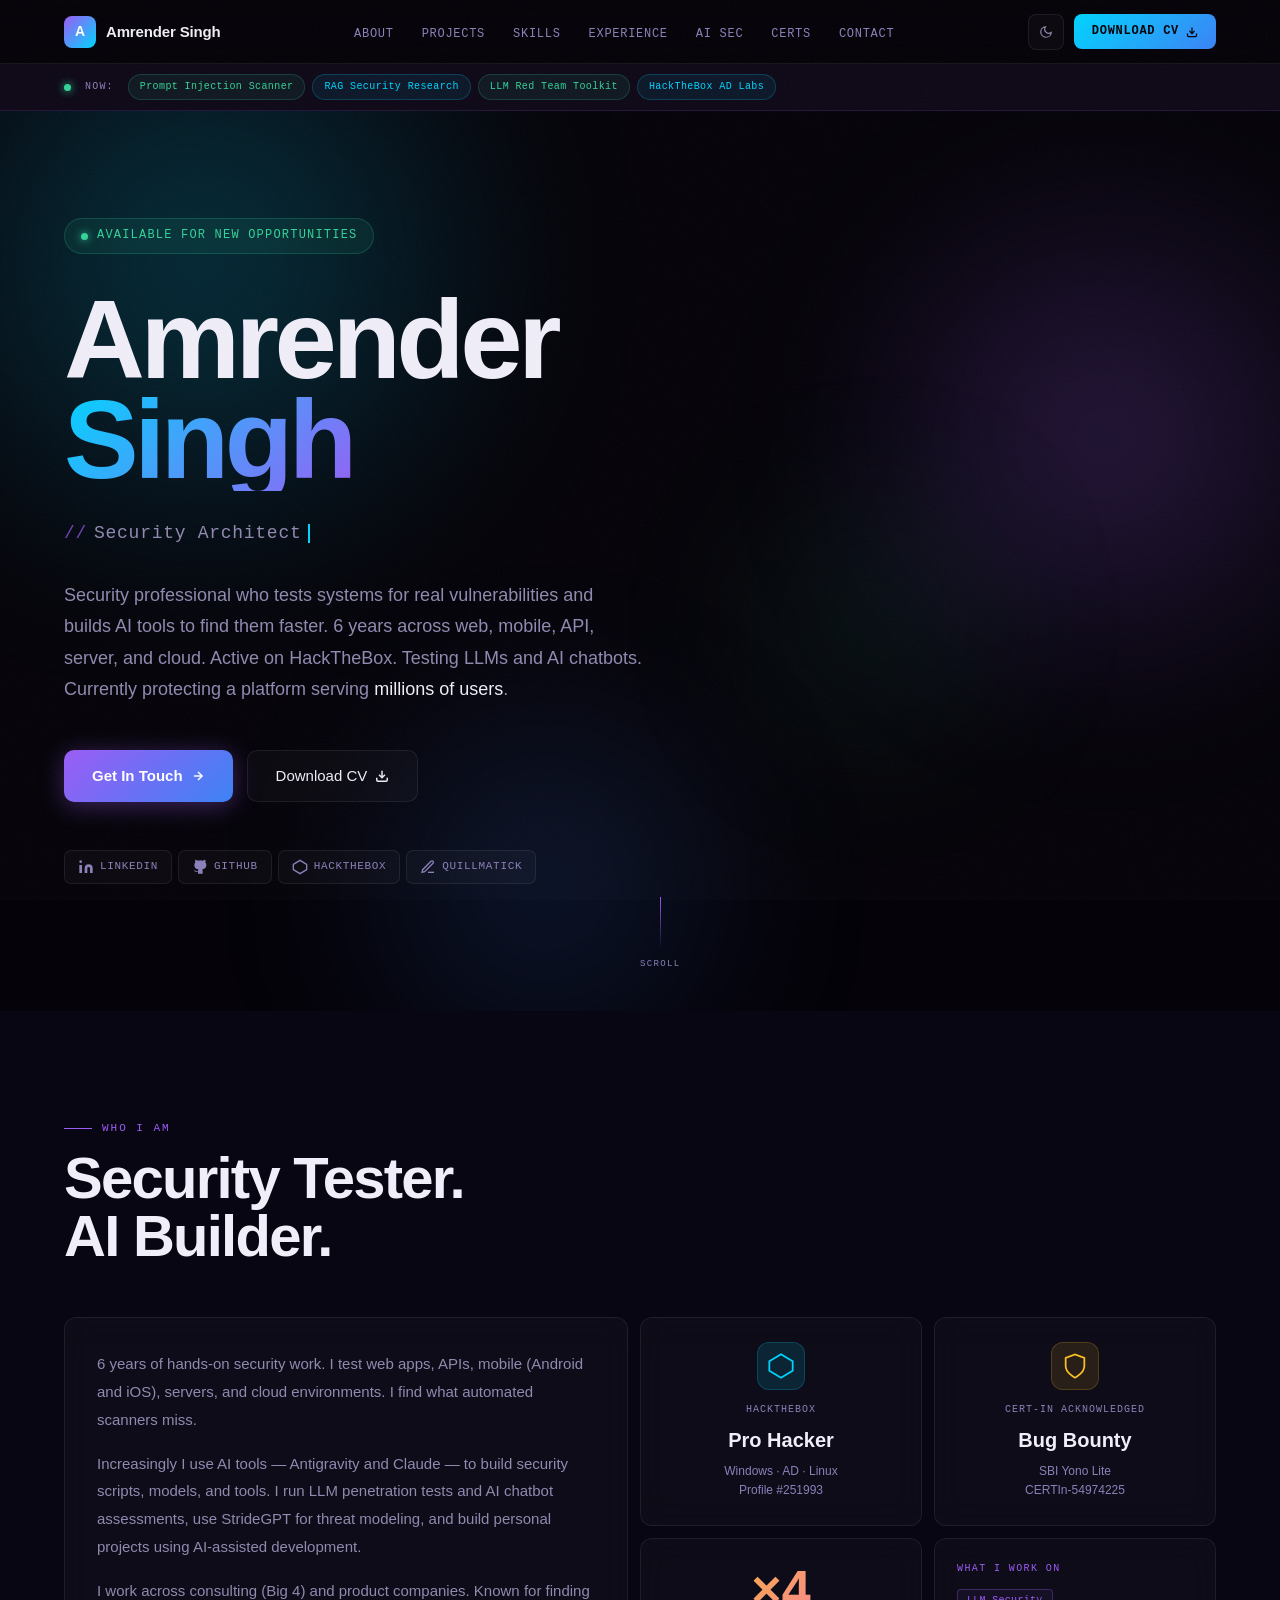
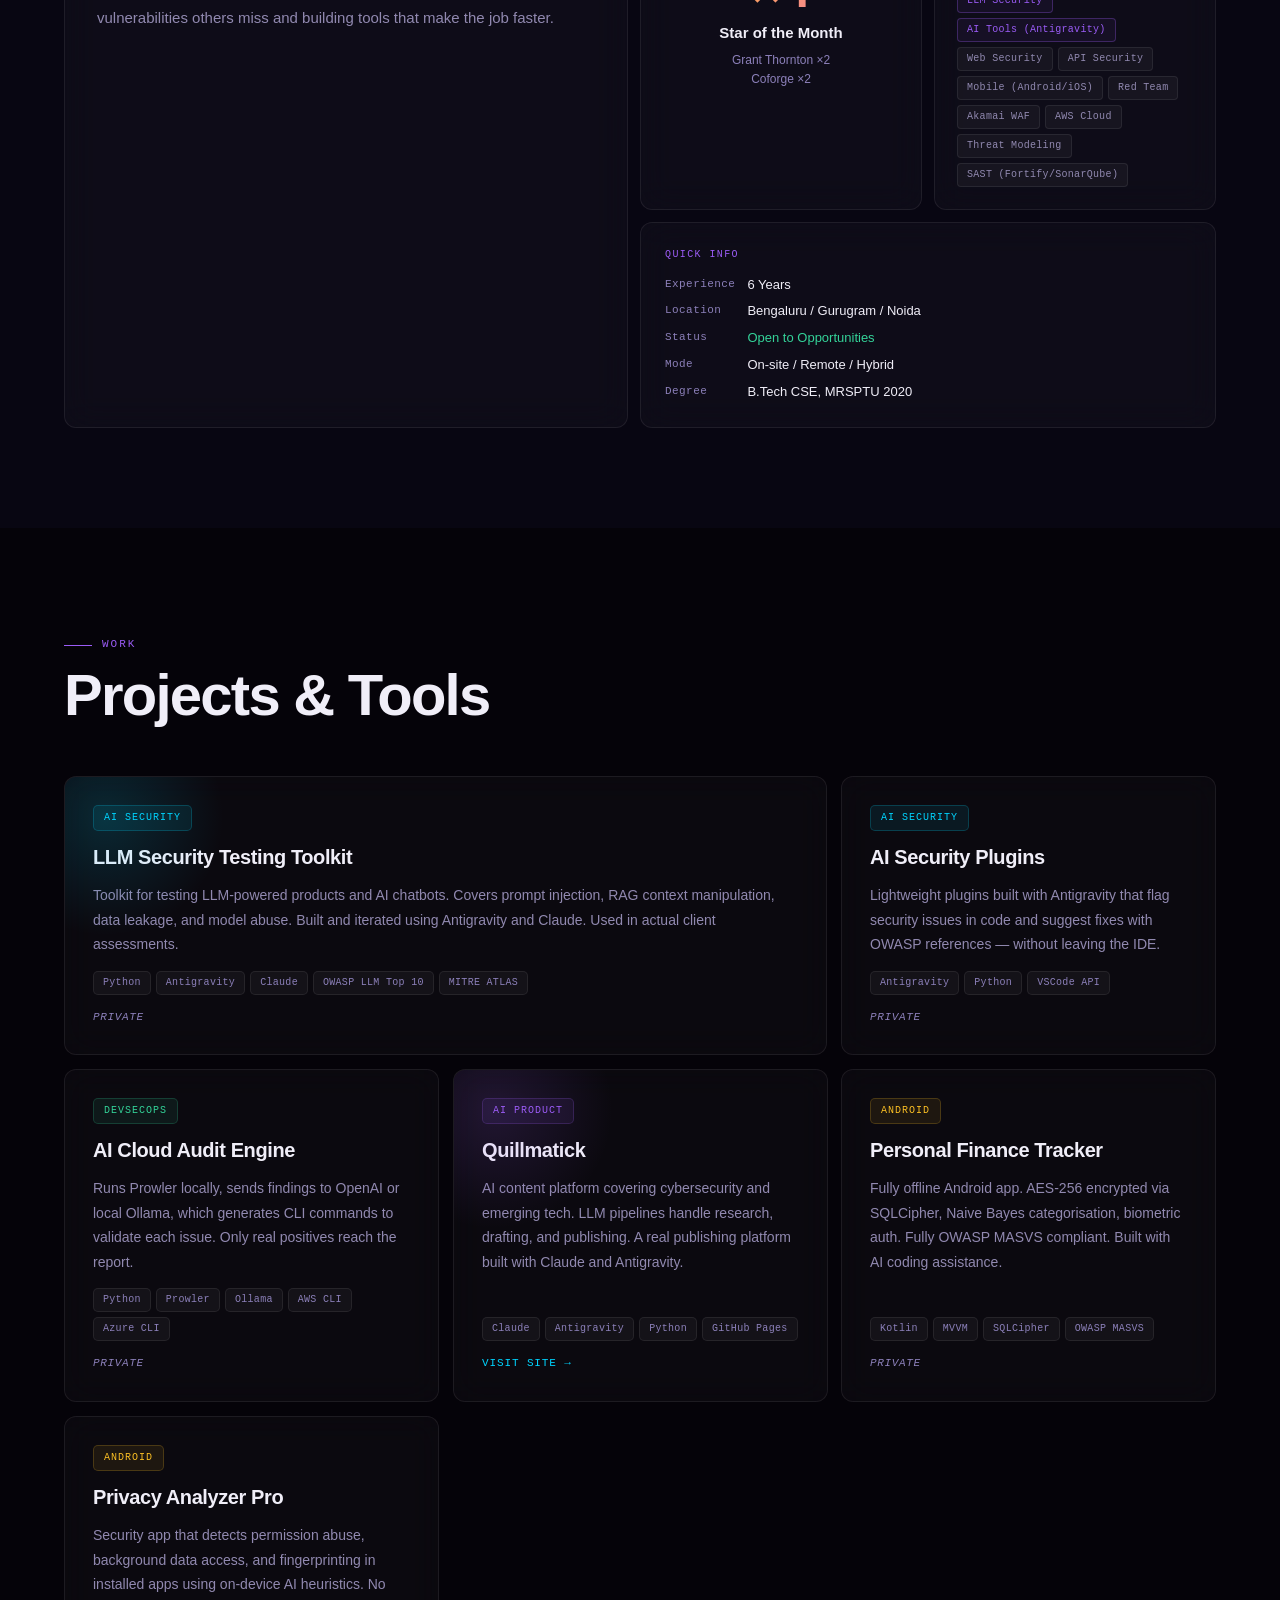
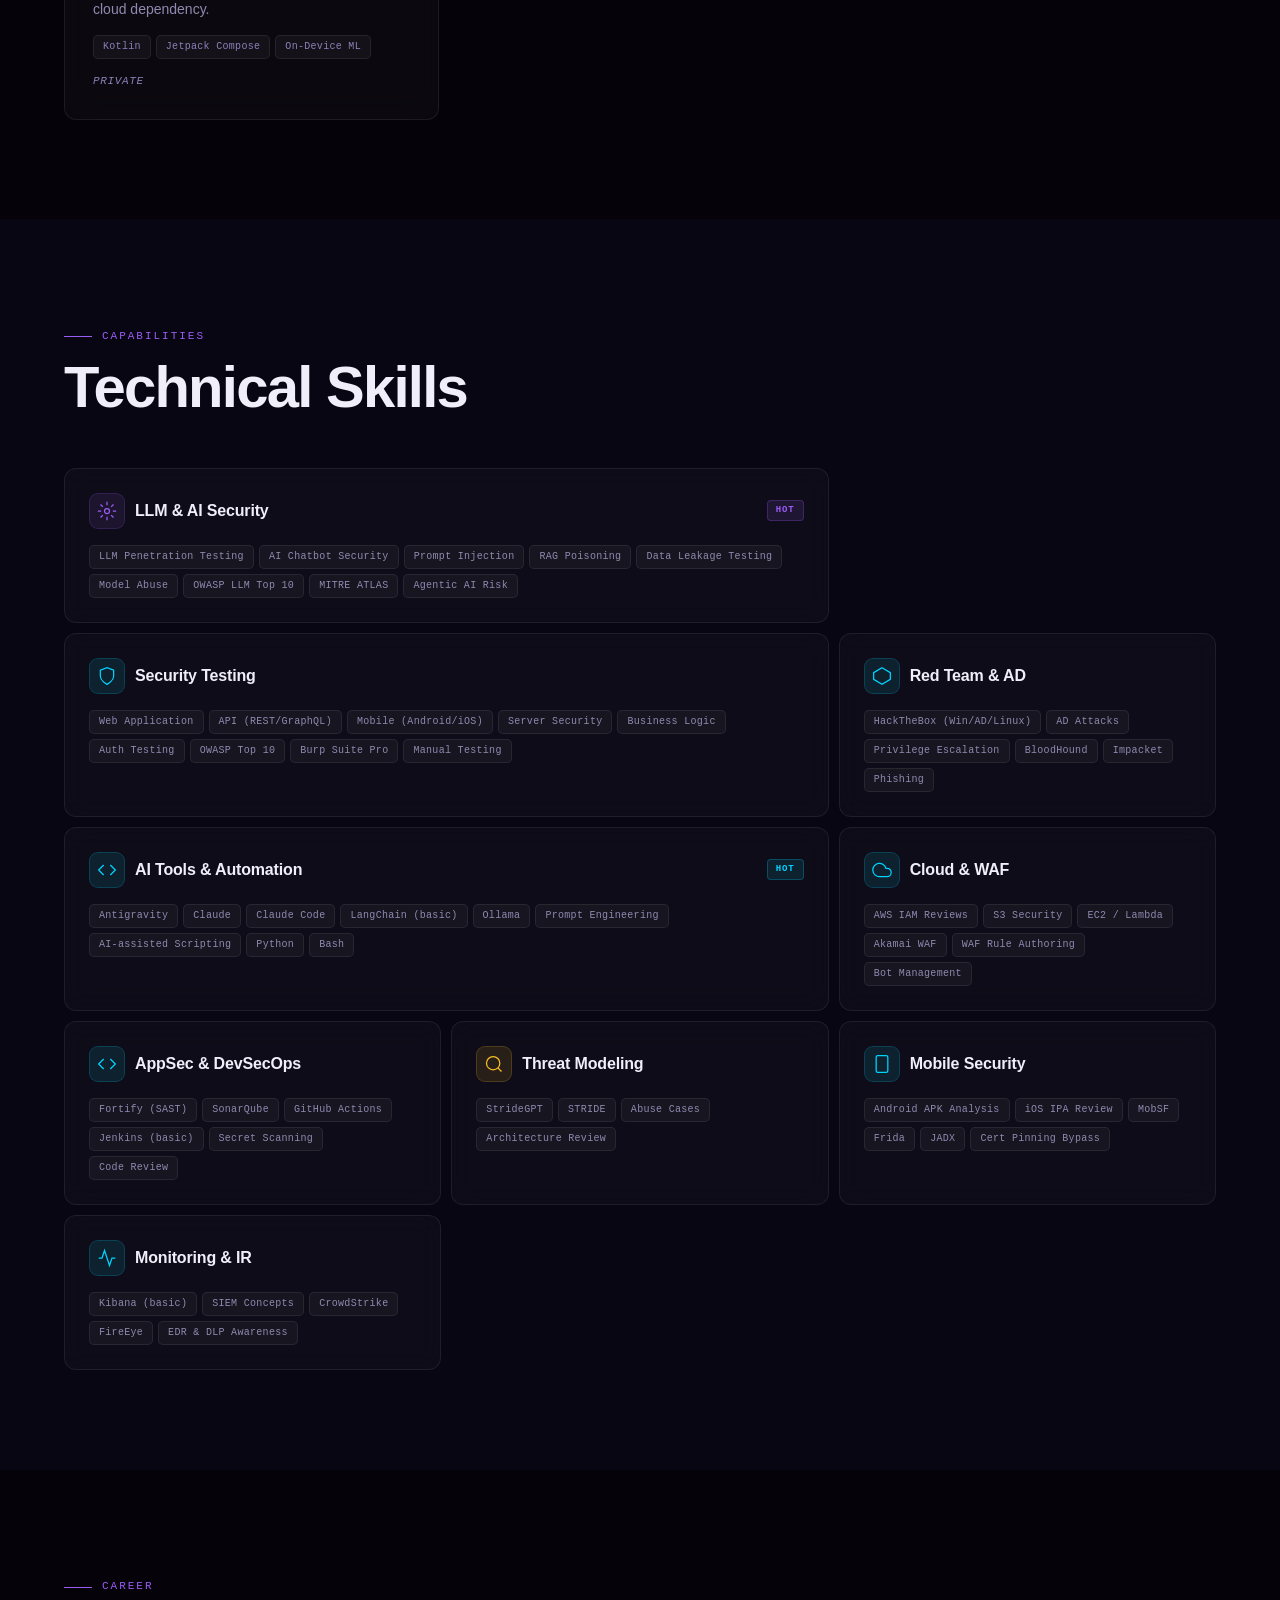
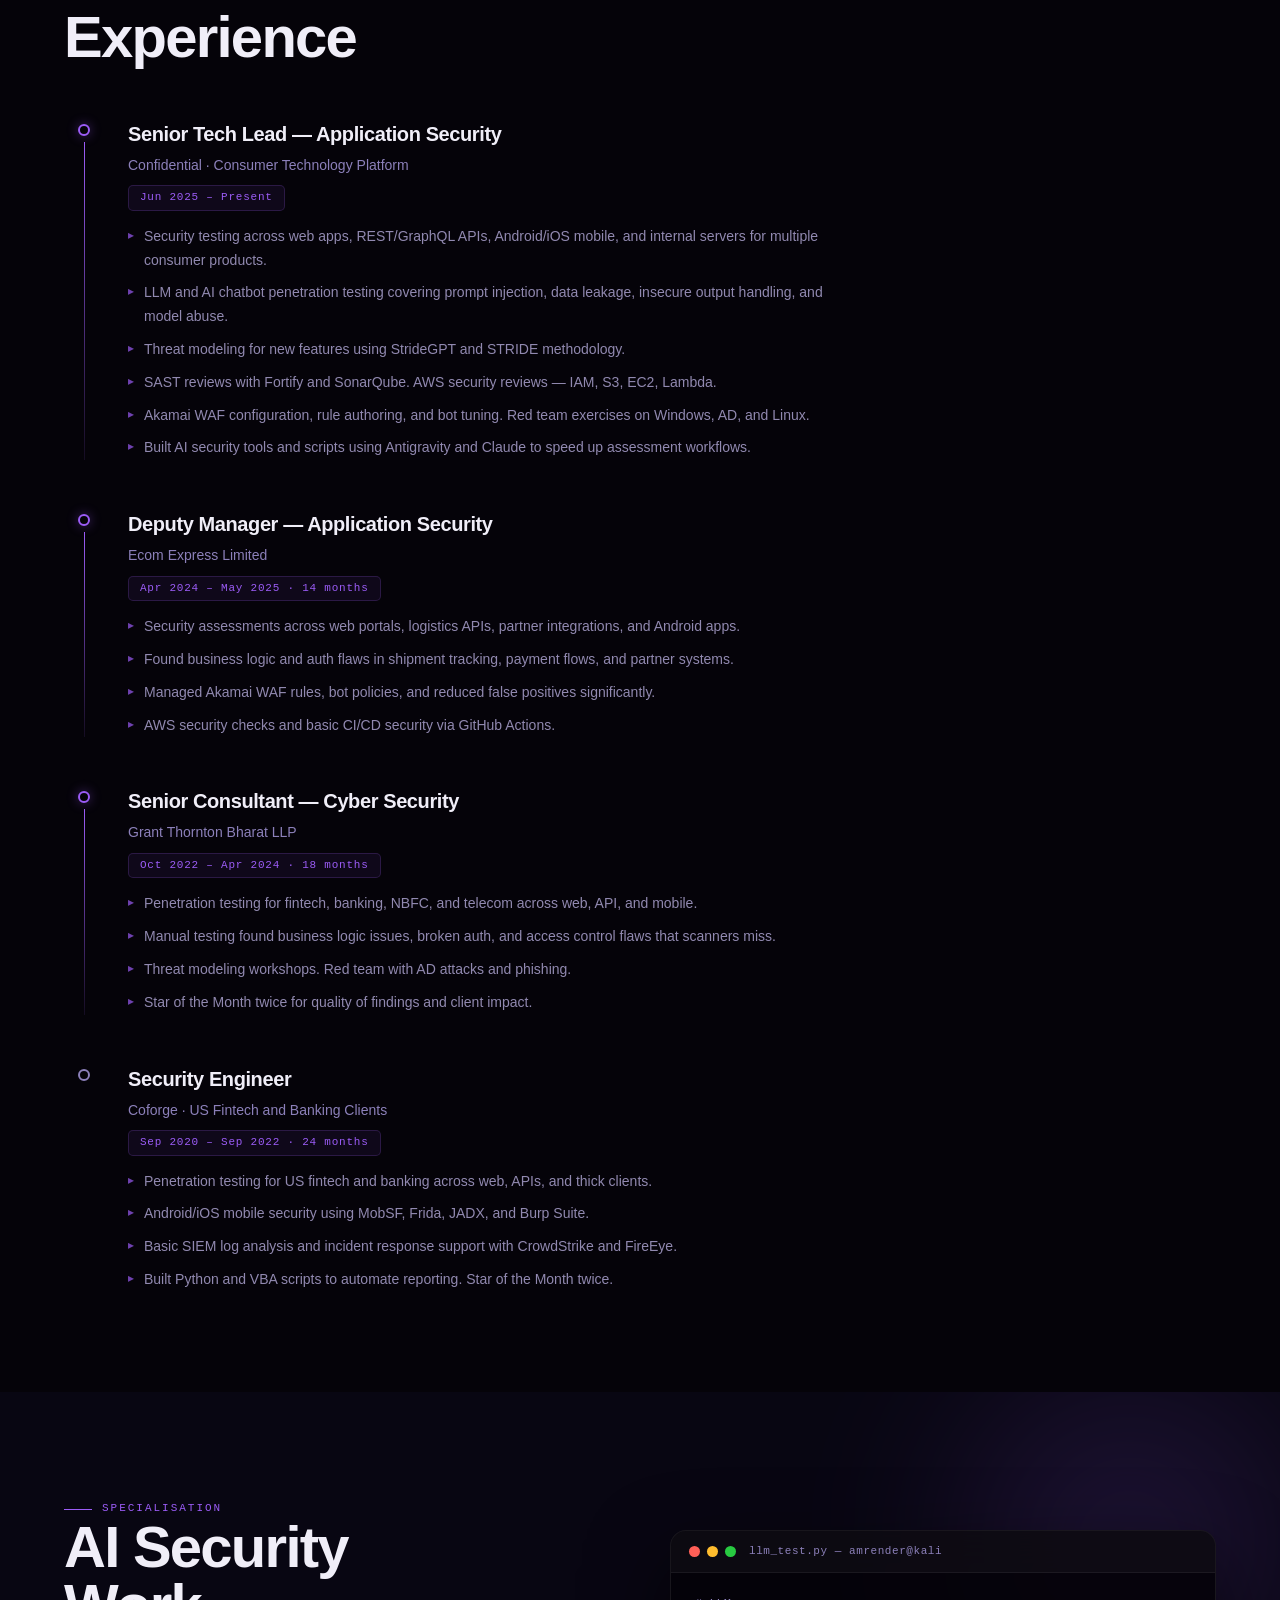
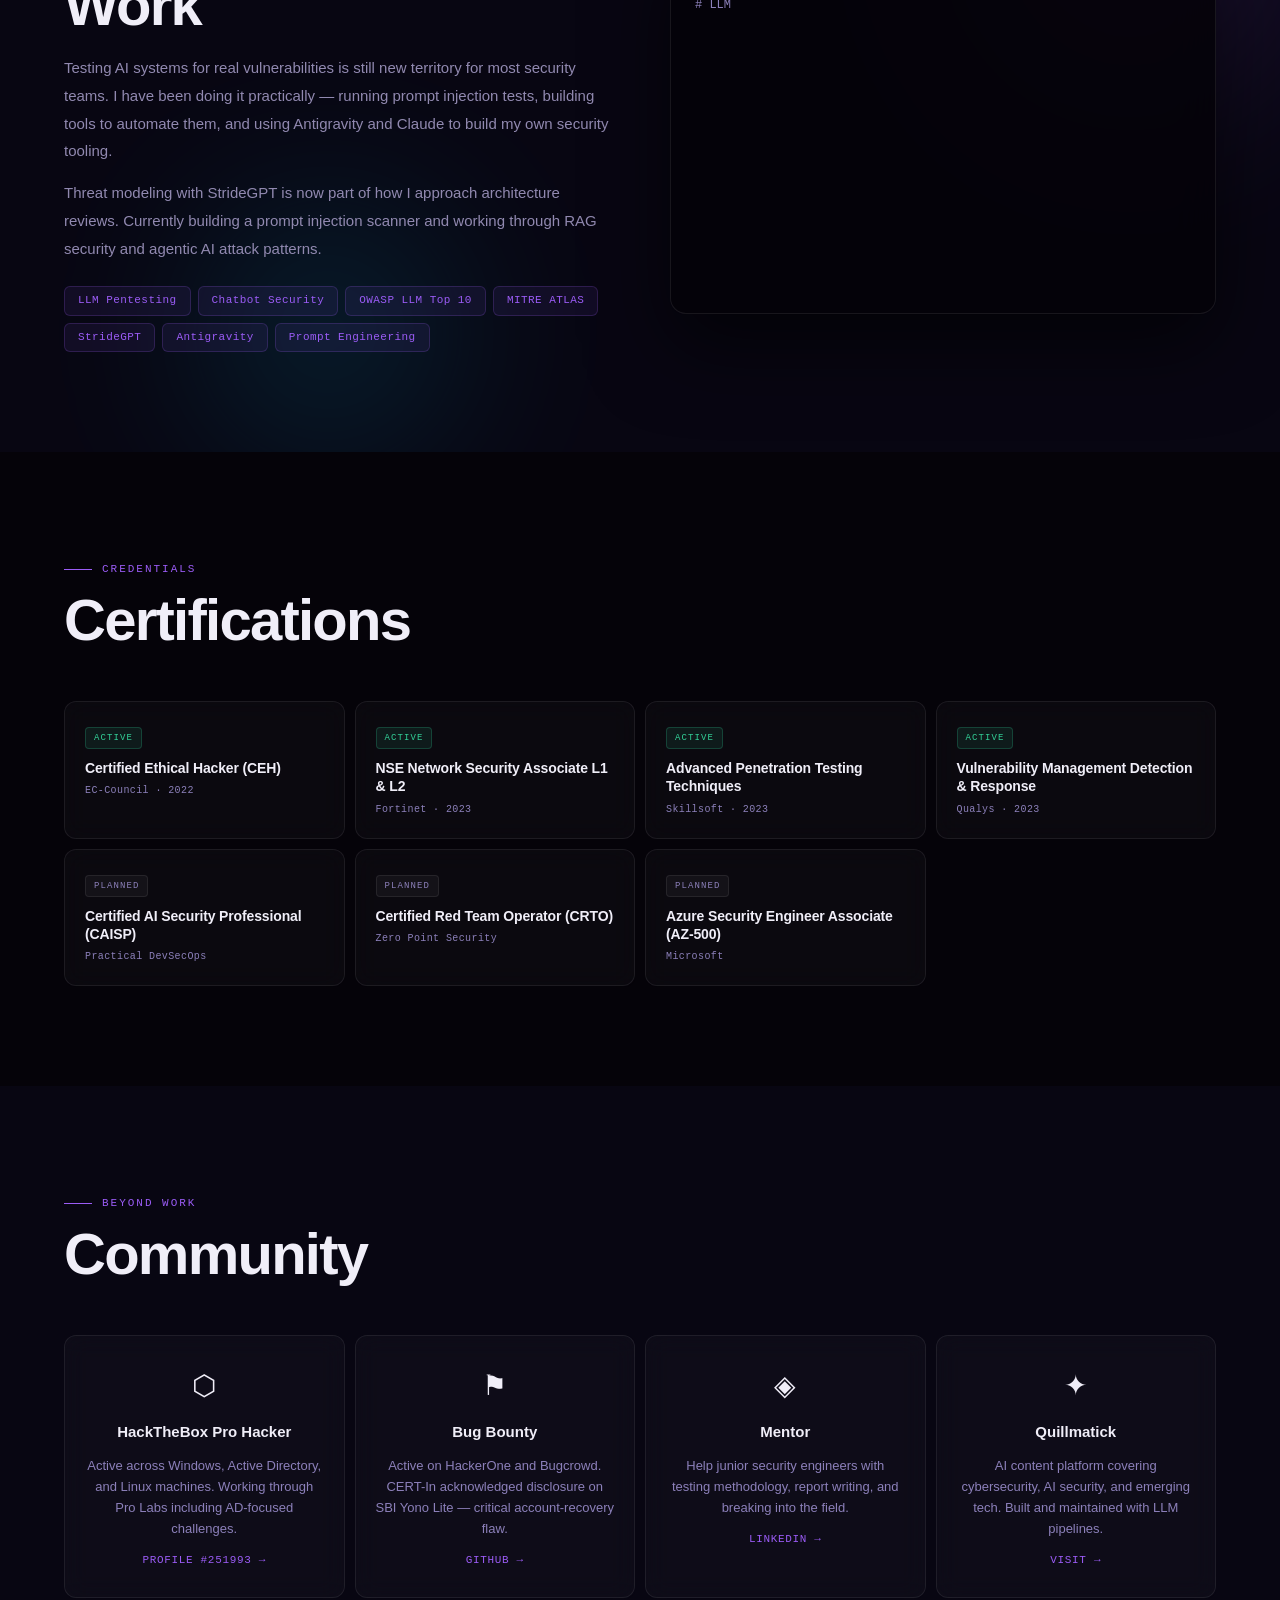
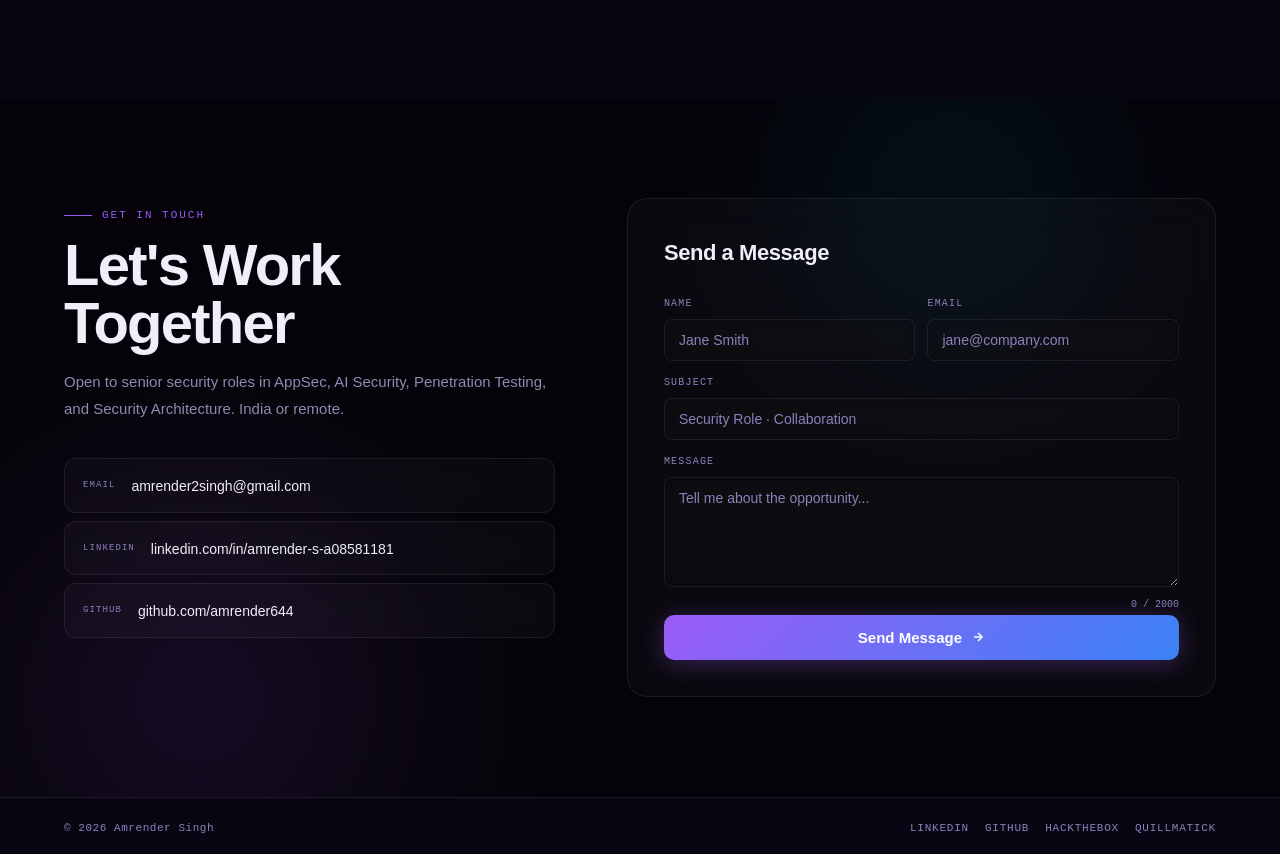
==== index.html @ 60dcbf71 "feat: portfolio UI/UX, accessibility improvements, hCaptcha CSP security fixes, and username rename " ====
<!DOCTYPE html>
<html lang="en" data-theme="dark">

<head>
  <meta charset="UTF-8">
  <meta name="viewport" content="width=device-width, initial-scale=1.0">
  <title>Amrender Singh — Security Architect & AI Security Engineer</title>
  <meta name="description"
    content="Amrender Singh — Security Architect, AI Security Engineer, and Penetration Tester. 6 years across web, mobile, API, cloud. HackTheBox Pro Hacker. AI tools builder. Open to senior security roles.">
  <meta name="keywords"
    content="Security Architect India, AI Security Engineer, Penetration Tester India, LLM Security, AppSec, Red Team, Akamai WAF, AWS Security, Amrender Singh, Antigravity Security Tools">
  <meta name="author" content="Amrender Singh">
  <meta name="robots" content="index, follow">
  <link rel="canonical" href="https://amrender644.github.io/">
  <meta http-equiv="Content-Security-Policy"
    content="default-src 'self'; script-src 'self' https://js.hcaptcha.com https://*.hcaptcha.com; style-src 'self' 'unsafe-inline' https://*.hcaptcha.com; font-src 'self'; img-src 'self' data: https://*.hcaptcha.com; connect-src 'self' https://formspree.io https://*.hcaptcha.com; frame-src 'self' https://*.hcaptcha.com; frame-ancestors 'none'; base-uri 'self'; form-action 'self' https://formspree.io; upgrade-insecure-requests;">
  <meta http-equiv="X-Content-Type-Options" content="nosniff">
  <meta http-equiv="X-Frame-Options" content="DENY">
  <meta http-equiv="Referrer-Policy" content="strict-origin-when-cross-origin">
  <meta http-equiv="Permissions-Policy" content="camera=(), microphone=(), geolocation=(), payment=(), usb=()">
  <meta property="og:type" content="website">
  <meta property="og:url" content="https://amrender644.github.io/">
  <meta property="og:title" content="Amrender Singh — Security Architect & AI Security Engineer">
  <meta property="og:description"
    content="6 years in security testing, AI/LLM security, and red team. HackTheBox Pro Hacker. Open to senior roles.">
  <meta property="og:image" content="https://amrender644.github.io/img/og-cover.jpg">
  <meta property="og:site_name" content="Amrender Singh">
  <meta name="twitter:card" content="summary_large_image">
  <meta name="twitter:site" content="@AmrenderKumarS2">
  <meta name="twitter:title" content="Amrender Singh — Security Architect & AI Security Engineer">
  <meta name="twitter:description"
    content="6 years in security testing, AI/LLM security, and red team ops. Open to opportunities.">
  <meta name="twitter:image" content="https://amrender644.github.io/img/og-cover.jpg">
  <script
    type="application/ld+json">{"@context":"https://schema.org","@type":"Person","name":"Amrender Singh","url":"https://amrender644.github.io/","sameAs":["https://www.linkedin.com/in/amrender-s-a08581181/","https://github.com/amrender644","https://twitter.com/AmrenderKumarS2","https://app.hackthebox.com/profile/251993"],"jobTitle":"Security Architect & AI Security Engineer","knowsAbout":["Penetration Testing","AI Security","LLM Security","Red Team","Application Security","Cloud Security"],"address":{"@type":"PostalAddress","addressLocality":"Bengaluru","addressCountry":"IN"},"email":"amrender2singh@gmail.com"}</script>
  <link rel="stylesheet" href="assets/style.css">
</head>

<body>

  <div id="cursor-dot" aria-hidden="true"></div>
  <div id="cursor-ring" aria-hidden="true"></div>
  <div class="noise" aria-hidden="true"></div>

  <!-- NAV -->
  <nav id="navbar" role="navigation" aria-label="Main navigation">
    <a href="#hero" class="nav-logo" aria-label="Home">
      <span class="logo-mark">A</span>
      <span class="logo-text">Amrender Singh</span>
    </a>
    <ul class="nav-links" role="list">
      <li><a href="#about">About</a></li>
      <li><a href="#projects">Projects</a></li>
      <li><a href="#skills">Skills</a></li>
      <li><a href="#experience">Experience</a></li>
      <li><a href="#ai-security">AI Sec</a></li>
      <li><a href="#certifications">Certs</a></li>
      <li><a href="#contact">Contact</a></li>
    </ul>
    <div class="nav-actions">
      <button class="mobile-nav-toggle" id="mobileNavToggle" aria-label="Toggle navigation menu" aria-expanded="false"
        aria-controls="navbar">
        <span class="hamburger-bar"></span>
        <span class="hamburger-bar"></span>
        <span class="hamburger-bar"></span>
      </button>
      <button class="theme-toggle" id="themeBtn" aria-label="Toggle theme">
        <span class="t-icon t-dark" aria-hidden="true">
          <svg width="14" height="14" viewBox="0 0 24 24" fill="none" stroke="currentColor" stroke-width="2">
            <path d="M21 12.79A9 9 0 1 1 11.21 3 7 7 0 0 0 21 12.79z" />
          </svg>
        </span>
        <span class="t-icon t-light" aria-hidden="true">
          <svg width="14" height="14" viewBox="0 0 24 24" fill="none" stroke="currentColor" stroke-width="2">
            <circle cx="12" cy="12" r="5" />
            <line x1="12" y1="1" x2="12" y2="3" />
            <line x1="12" y1="21" x2="12" y2="23" />
            <line x1="4.22" y1="4.22" x2="5.64" y2="5.64" />
            <line x1="18.36" y1="18.36" x2="19.78" y2="19.78" />
            <line x1="1" y1="12" x2="3" y2="12" />
            <line x1="21" y1="12" x2="23" y2="12" />
            <line x1="4.22" y1="19.78" x2="5.64" y2="18.36" />
            <line x1="18.36" y1="5.64" x2="19.78" y2="4.22" />
          </svg>
        </span>
      </button>
      <a href="https://drive.google.com/drive/folders/1TFaeNko74r7Mf8aIcR0dj8AoHeld23QF" target="_blank"
        rel="noopener noreferrer" class="nav-cv btn-magnetic">
        <span>Download CV</span>
        <svg width="12" height="12" viewBox="0 0 24 24" fill="none" stroke="currentColor" stroke-width="2.5"
          aria-hidden="true">
          <path d="M21 15v4a2 2 0 0 1-2 2H5a2 2 0 0 1-2-2v-4" />
          <polyline points="7 10 12 15 17 10" />
          <line x1="12" y1="15" x2="12" y2="3" />
        </svg>
      </a>
    </div>
  </nav>

  <!-- WIP STRIP -->
  <div id="wip" role="complementary" aria-label="Currently working on">
    <div class="wip-inner">
      <span class="wip-dot" aria-hidden="true"></span>
      <span class="wip-now">Now:</span>
      <div class="wip-items">
        <span class="wip-tag build">Prompt Injection Scanner</span>
        <span class="wip-tag learn">RAG Security Research</span>
        <span class="wip-tag build">LLM Red Team Toolkit</span>
        <span class="wip-tag learn">HackTheBox AD Labs</span>
      </div>
    </div>
  </div>

  <!-- HERO -->
  <section id="hero" aria-label="Introduction">
    <div class="aurora-wrap" aria-hidden="true">
      <div class="blob b1"></div>
      <div class="blob b2"></div>
      <div class="blob b3"></div>
      <div class="blob b4"></div>
    </div>

    <div class="hero-inner">
      <div class="hero-eyebrow">
        <span class="hero-dot" aria-hidden="true"></span>
        Available for new opportunities
      </div>

      <h1 class="hero-name" id="hero-name">
        <span class="hn-first">Amrender</span>
        <span class="hn-last">Singh</span>
      </h1>

      <div class="hero-role" aria-live="polite">
        <span class="role-pre" aria-hidden="true">//</span>
        <span id="typed-role"></span><span class="typed-cursor" aria-hidden="true"></span>
      </div>

      <p class="hero-desc">
        Security professional who tests systems for real vulnerabilities and builds AI tools to find them faster.
        6 years across web, mobile, API, server, and cloud.
        Active on HackTheBox. Testing LLMs and AI chatbots.
        Currently protecting a platform serving <strong>millions of users</strong>.
      </p>

      <div class="hero-cta" role="group">
        <a href="mailto:amrender2singh@gmail.com" class="cta-primary btn-magnetic">
          Get In Touch
          <svg width="14" height="14" viewBox="0 0 24 24" fill="none" stroke="currentColor" stroke-width="2.5"
            aria-hidden="true">
            <line x1="5" y1="12" x2="19" y2="12" />
            <polyline points="12 5 19 12 12 19" />
          </svg>
        </a>
        <a href="https://drive.google.com/drive/folders/1TFaeNko74r7Mf8aIcR0dj8AoHeld23QF" target="_blank"
          rel="noopener noreferrer" class="cta-secondary btn-magnetic">
          Download CV
          <svg width="14" height="14" viewBox="0 0 24 24" fill="none" stroke="currentColor" stroke-width="2.5"
            aria-hidden="true">
            <path d="M21 15v4a2 2 0 0 1-2 2H5a2 2 0 0 1-2-2v-4" />
            <polyline points="7 10 12 15 17 10" />
            <line x1="12" y1="15" x2="12" y2="3" />
          </svg>
        </a>
      </div>

      <div class="hero-links" role="list" aria-label="Social links">
        <a href="https://www.linkedin.com/in/amrender-s-a08581181/" target="_blank" rel="noopener noreferrer"
          role="listitem" aria-label="LinkedIn">
          <svg width="16" height="16" viewBox="0 0 24 24" fill="currentColor" aria-hidden="true">
            <path d="M16 8a6 6 0 0 1 6 6v7h-4v-7a2 2 0 0 0-2-2 2 2 0 0 0-2 2v7h-4v-7a6 6 0 0 1 6-6z" />
            <rect x="2" y="9" width="4" height="12" />
            <circle cx="4" cy="4" r="2" />
          </svg>
          <span>LinkedIn</span>
        </a>
        <a href="https://github.com/amrender644" target="_blank" rel="noopener noreferrer" role="listitem"
          aria-label="GitHub">
          <svg width="16" height="16" viewBox="0 0 24 24" fill="currentColor" aria-hidden="true">
            <path
              d="M9 19c-5 1.5-5-2.5-7-3m14 6v-3.87a3.37 3.37 0 0 0-.94-2.61c3.14-.35 6.44-1.54 6.44-7A5.44 5.44 0 0 0 20 4.77 5.07 5.07 0 0 0 19.91 1S18.73.65 16 2.48a13.38 13.38 0 0 0-7 0C6.27.65 5.09 1 5.09 1A5.07 5.07 0 0 0 5 4.77a5.44 5.44 0 0 0-1.5 3.78c0 5.42 3.3 6.61 6.44 7A3.37 3.37 0 0 0 9 18.13V22" />
          </svg>
          <span>GitHub</span>
        </a>
        <a href="https://app.hackthebox.com/profile/251993" target="_blank" rel="noopener noreferrer" role="listitem"
          aria-label="HackTheBox">
          <svg width="16" height="16" viewBox="0 0 24 24" fill="none" stroke="currentColor" stroke-width="2"
            aria-hidden="true">
            <polygon points="12 2 22 8 22 16 12 22 2 16 2 8" />
          </svg>
          <span>HackTheBox</span>
        </a>
        <a href="https://quillmatick.github.io/" target="_blank" rel="noopener noreferrer" role="listitem"
          aria-label="Quillmatick">
          <svg width="16" height="16" viewBox="0 0 24 24" fill="none" stroke="currentColor" stroke-width="2"
            aria-hidden="true">
            <path d="M12 20h9" />
            <path d="M16.5 3.5a2.121 2.121 0 0 1 3 3L7 19l-4 1 1-4L16.5 3.5z" />
          </svg>
          <span>Quillmatick</span>
        </a>
      </div>
    </div>

    <div class="hero-scroll" aria-hidden="true">
      <span class="scroll-line"></span>
      <span class="scroll-label">scroll</span>
    </div>
  </section>

  <!-- ABOUT — BENTO GRID -->
  <section id="about" aria-labelledby="h-about">
    <div class="sec-label-row">
      <span class="sec-label">Who I Am</span>
    </div>
    <h2 class="sec-title" id="h-about">Security Tester.<br>AI Builder.</h2>

    <div class="about-bento">

      <div class="bento-card ab-story reveal">
        <p class="ab-lead">6 years of hands-on security work. I test web apps, APIs, mobile (Android and iOS), servers,
          and cloud environments. I find what automated scanners miss.</p>
        <p>Increasingly I use AI tools — Antigravity and Claude — to build security scripts, models, and tools. I run
          LLM penetration tests and AI chatbot assessments, use StrideGPT for threat modeling, and build personal
          projects using AI-assisted development.</p>
        <p>I work across consulting (Big 4) and product companies. Known for finding vulnerabilities others miss and
          building tools that make the job faster.</p>
      </div>

      <div class="bento-card ab-htb reveal">
        <div class="ab-icon" aria-hidden="true">
          <svg width="28" height="28" viewBox="0 0 24 24" fill="none" stroke="currentColor" stroke-width="1.5">
            <polygon points="12 2 22 8 22 16 12 22 2 16 2 8" />
          </svg>
        </div>
        <div class="ab-htb-label">HackTheBox</div>
        <div class="ab-htb-rank">Pro Hacker</div>
        <div class="ab-htb-detail">Windows · AD · Linux<br>Profile #251993</div>
      </div>

      <div class="bento-card ab-cert reveal">
        <div class="ab-icon ab-icon-amber" aria-hidden="true">
          <svg width="28" height="28" viewBox="0 0 24 24" fill="none" stroke="currentColor" stroke-width="1.5">
            <path d="M12 22s8-4 8-10V5l-8-3-8 3v7c0 6 8 10 8 10z" />
          </svg>
        </div>
        <div class="ab-htb-label">CERT-In Acknowledged</div>
        <div class="ab-htb-rank">Bug Bounty</div>
        <div class="ab-htb-detail">SBI Yono Lite<br>CERTIn-54974225</div>
      </div>

      <div class="bento-card ab-star reveal">
        <div class="ab-star-num">×4</div>
        <div class="ab-star-label">Star of the Month</div>
        <div class="ab-htb-detail">Grant Thornton ×2<br>Coforge ×2</div>
      </div>

      <div class="bento-card ab-focus reveal">
        <div class="panel-ttl">What I Work On</div>
        <div class="focus-tags">
          <span class="ftag hot">LLM Security</span>
          <span class="ftag hot">AI Tools (Antigravity)</span>
          <span class="ftag">Web Security</span>
          <span class="ftag">API Security</span>
          <span class="ftag">Mobile (Android/iOS)</span>
          <span class="ftag">Red Team</span>
          <span class="ftag">Akamai WAF</span>
          <span class="ftag">AWS Cloud</span>
          <span class="ftag">Threat Modeling</span>
          <span class="ftag">SAST (Fortify/SonarQube)</span>
        </div>
      </div>

      <div class="bento-card ab-info reveal">
        <div class="panel-ttl">Quick Info</div>
        <dl class="ab-dl">
          <dt>Experience</dt>
          <dd>6 Years</dd>
          <dt>Location</dt>
          <dd>Bengaluru / Gurugram / Noida</dd>
          <dt>Status</dt>
          <dd class="avail">Open to Opportunities</dd>
          <dt>Mode</dt>
          <dd>On-site / Remote / Hybrid</dd>
          <dt>Degree</dt>
          <dd>B.Tech CSE, MRSPTU 2020</dd>
        </dl>
      </div>

    </div>
  </section>

  <!-- PROJECTS -->
  <section id="projects" aria-labelledby="h-projects">
    <div class="sec-label-row">
      <span class="sec-label">Work</span>
    </div>
    <h2 class="sec-title" id="h-projects">Projects & Tools</h2>

    <div class="proj-bento">

      <article class="proj-card proj-featured reveal" data-type="ai">
        <div class="proj-glow" aria-hidden="true"></div>
        <div class="proj-type-badge">AI Security</div>
        <h3 class="proj-title">LLM Security Testing Toolkit</h3>
        <p class="proj-desc">Toolkit for testing LLM-powered products and AI chatbots. Covers prompt injection, RAG
          context manipulation, data leakage, and model abuse. Built and iterated using Antigravity and Claude. Used in
          actual client assessments.</p>
        <div class="proj-stack"><span>Python</span><span>Antigravity</span><span>Claude</span><span>OWASP LLM Top
            10</span><span>MITRE ATLAS</span></div>
        <span class="proj-link proj-link-dim">Private</span>
      </article>

      <article class="proj-card reveal" data-type="ai">
        <div class="proj-type-badge">AI Security</div>
        <h3 class="proj-title">AI Security Plugins</h3>
        <p class="proj-desc">Lightweight plugins built with Antigravity that flag security issues in code and suggest
          fixes with OWASP references — without leaving the IDE.</p>
        <div class="proj-stack"><span>Antigravity</span><span>Python</span><span>VSCode API</span></div>
        <span class="proj-link proj-link-dim">Private</span>
      </article>

      <article class="proj-card reveal" data-type="devops">
        <div class="proj-type-badge">DevSecOps</div>
        <h3 class="proj-title">AI Cloud Audit Engine</h3>
        <p class="proj-desc">Runs Prowler locally, sends findings to OpenAI or local Ollama, which generates CLI
          commands to validate each issue. Only real positives reach the report.</p>
        <div class="proj-stack"><span>Python</span><span>Prowler</span><span>Ollama</span><span>AWS
            CLI</span><span>Azure CLI</span></div>
        <span class="proj-link proj-link-dim">Private</span>
      </article>

      <article class="proj-card proj-quill reveal" data-type="product">
        <div class="proj-glow proj-glow-purple" aria-hidden="true"></div>
        <div class="proj-type-badge">AI Product</div>
        <h3 class="proj-title">Quillmatick</h3>
        <p class="proj-desc">AI content platform covering cybersecurity and emerging tech. LLM pipelines handle
          research, drafting, and publishing. A real publishing platform built with Claude and Antigravity.</p>
        <div class="proj-stack"><span>Claude</span><span>Antigravity</span><span>Python</span><span>GitHub Pages</span>
        </div>
        <a href="https://quillmatick.github.io/" target="_blank" rel="noopener noreferrer" class="proj-link">Visit Site
          →</a>
      </article>

      <article class="proj-card reveal" data-type="android">
        <div class="proj-type-badge">Android</div>
        <h3 class="proj-title">Personal Finance Tracker</h3>
        <p class="proj-desc">Fully offline Android app. AES-256 encrypted via SQLCipher, Naive Bayes categorisation,
          biometric auth. Fully OWASP MASVS compliant. Built with AI coding assistance.</p>
        <div class="proj-stack"><span>Kotlin</span><span>MVVM</span><span>SQLCipher</span><span>OWASP MASVS</span></div>
        <span class="proj-link proj-link-dim">Private</span>
      </article>

      <article class="proj-card reveal" data-type="android">
        <div class="proj-type-badge">Android</div>
        <h3 class="proj-title">Privacy Analyzer Pro</h3>
        <p class="proj-desc">Security app that detects permission abuse, background data access, and fingerprinting in
          installed apps using on-device AI heuristics. No cloud dependency.</p>
        <div class="proj-stack"><span>Kotlin</span><span>Jetpack Compose</span><span>On-Device ML</span></div>
        <span class="proj-link proj-link-dim">Private</span>
      </article>

    </div>
  </section>

  <!-- SKILLS — BENTO -->
  <section id="skills" aria-labelledby="h-skills">
    <div class="sec-label-row">
      <span class="sec-label">Capabilities</span>
    </div>
    <h2 class="sec-title" id="h-skills">Technical Skills</h2>

    <div class="skills-bento">

      <div class="sk-card sk-featured reveal" data-cat="llm">
        <div class="sk-header">
          <span class="sk-icon sk-icon-purple" aria-hidden="true">
            <svg width="20" height="20" viewBox="0 0 24 24" fill="none" stroke="currentColor" stroke-width="1.5">
              <circle cx="12" cy="12" r="3" />
              <path
                d="M12 1v4M12 19v4M4.22 4.22l2.83 2.83M16.95 16.95l2.83 2.83M1 12h4M19 12h4M4.22 19.78l2.83-2.83M16.95 7.05l2.83-2.83" />
            </svg>
          </span>
          <h3 class="sk-title">LLM & AI Security</h3>
          <span class="sk-hot">HOT</span>
        </div>
        <div class="sk-tags">
          <span>LLM Penetration Testing</span><span>AI Chatbot Security</span><span>Prompt Injection</span>
          <span>RAG Poisoning</span><span>Data Leakage Testing</span><span>Model Abuse</span>
          <span>OWASP LLM Top 10</span><span>MITRE ATLAS</span><span>Agentic AI Risk</span>
        </div>
      </div>

      <div class="sk-card sk-wide reveal" data-cat="offensive">
        <div class="sk-header">
          <span class="sk-icon" aria-hidden="true">
            <svg width="20" height="20" viewBox="0 0 24 24" fill="none" stroke="currentColor" stroke-width="1.5">
              <path d="M12 22s8-4 8-10V5l-8-3-8 3v7c0 6 8 10 8 10z" />
            </svg>
          </span>
          <h3 class="sk-title">Security Testing</h3>
        </div>
        <div class="sk-tags">
          <span>Web Application</span><span>API (REST/GraphQL)</span><span>Mobile (Android/iOS)</span>
          <span>Server Security</span><span>Business Logic</span><span>Auth Testing</span><span>OWASP Top 10</span>
          <span>Burp Suite Pro</span><span>Manual Testing</span>
        </div>
      </div>

      <div class="sk-card reveal" data-cat="redteam">
        <div class="sk-header">
          <span class="sk-icon" aria-hidden="true">
            <svg width="20" height="20" viewBox="0 0 24 24" fill="none" stroke="currentColor" stroke-width="1.5">
              <polygon points="12 2 22 8 22 16 12 22 2 16 2 8" />
            </svg>
          </span>
          <h3 class="sk-title">Red Team & AD</h3>
        </div>
        <div class="sk-tags">
          <span>HackTheBox (Win/AD/Linux)</span><span>AD Attacks</span>
          <span>Privilege Escalation</span><span>BloodHound</span><span>Impacket</span><span>Phishing</span>
        </div>
      </div>

      <div class="sk-card sk-featured-2 reveal" data-cat="ai-tools">
        <div class="sk-header">
          <span class="sk-icon sk-icon-cyan" aria-hidden="true">
            <svg width="20" height="20" viewBox="0 0 24 24" fill="none" stroke="currentColor" stroke-width="1.5">
              <polyline points="16 18 22 12 16 6" />
              <polyline points="8 6 2 12 8 18" />
            </svg>
          </span>
          <h3 class="sk-title">AI Tools & Automation</h3>
          <span class="sk-hot sk-hot-cyan">HOT</span>
        </div>
        <div class="sk-tags">
          <span>Antigravity</span><span>Claude</span><span>Claude Code</span>
          <span>LangChain (basic)</span><span>Ollama</span><span>Prompt Engineering</span>
          <span>AI-assisted Scripting</span><span>Python</span><span>Bash</span>
        </div>
      </div>

      <div class="sk-card reveal" data-cat="cloud">
        <div class="sk-header">
          <span class="sk-icon" aria-hidden="true">
            <svg width="20" height="20" viewBox="0 0 24 24" fill="none" stroke="currentColor" stroke-width="1.5">
              <path d="M18 10h-1.26A8 8 0 1 0 9 20h9a5 5 0 0 0 0-10z" />
            </svg>
          </span>
          <h3 class="sk-title">Cloud & WAF</h3>
        </div>
        <div class="sk-tags">
          <span>AWS IAM Reviews</span><span>S3 Security</span><span>EC2 / Lambda</span>
          <span>Akamai WAF</span><span>WAF Rule Authoring</span><span>Bot Management</span>
        </div>
      </div>

      <div class="sk-card reveal" data-cat="appsec">
        <div class="sk-header">
          <span class="sk-icon" aria-hidden="true">
            <svg width="20" height="20" viewBox="0 0 24 24" fill="none" stroke="currentColor" stroke-width="1.5">
              <polyline points="16 18 22 12 16 6" />
              <polyline points="8 6 2 12 8 18" />
            </svg>
          </span>
          <h3 class="sk-title">AppSec & DevSecOps</h3>
        </div>
        <div class="sk-tags">
          <span>Fortify (SAST)</span><span>SonarQube</span><span>GitHub Actions</span>
          <span>Jenkins (basic)</span><span>Secret Scanning</span><span>Code Review</span>
        </div>
      </div>

      <div class="sk-card reveal" data-cat="threat">
        <div class="sk-header">
          <span class="sk-icon sk-icon-amber" aria-hidden="true">
            <svg width="20" height="20" viewBox="0 0 24 24" fill="none" stroke="currentColor" stroke-width="1.5">
              <circle cx="11" cy="11" r="8" />
              <line x1="21" y1="21" x2="16.65" y2="16.65" />
            </svg>
          </span>
          <h3 class="sk-title">Threat Modeling</h3>
        </div>
        <div class="sk-tags">
          <span>StrideGPT</span><span>STRIDE</span><span>Abuse Cases</span><span>Architecture Review</span>
        </div>
      </div>

      <div class="sk-card reveal" data-cat="mobile">
        <div class="sk-header">
          <span class="sk-icon" aria-hidden="true">
            <svg width="20" height="20" viewBox="0 0 24 24" fill="none" stroke="currentColor" stroke-width="1.5">
              <rect x="5" y="2" width="14" height="20" rx="2" ry="2" />
              <line x1="12" y1="18" x2="12.01" y2="18" />
            </svg>
          </span>
          <h3 class="sk-title">Mobile Security</h3>
        </div>
        <div class="sk-tags">
          <span>Android APK Analysis</span><span>iOS IPA Review</span>
          <span>MobSF</span><span>Frida</span><span>JADX</span><span>Cert Pinning Bypass</span>
        </div>
      </div>

      <div class="sk-card reveal" data-cat="soc">
        <div class="sk-header">
          <span class="sk-icon" aria-hidden="true">
            <svg width="20" height="20" viewBox="0 0 24 24" fill="none" stroke="currentColor" stroke-width="1.5">
              <polyline points="22 12 18 12 15 21 9 3 6 12 2 12" />
            </svg>
          </span>
          <h3 class="sk-title">Monitoring & IR</h3>
        </div>
        <div class="sk-tags">
          <span>Kibana (basic)</span><span>SIEM Concepts</span>
          <span>CrowdStrike</span><span>FireEye</span><span>EDR & DLP Awareness</span>
        </div>
      </div>

    </div>
  </section>

  <!-- EXPERIENCE -->
  <section id="experience" aria-labelledby="h-exp">
    <div class="sec-label-row"><span class="sec-label">Career</span></div>
    <h2 class="sec-title" id="h-exp">Experience</h2>
    <div class="timeline">

      <article class="tl-item reveal">
        <div class="tl-left" aria-hidden="true">
          <div class="tl-node"></div>
          <div class="tl-track"></div>
        </div>
        <div class="tl-right">
          <div class="tl-meta">
            <h3 class="tl-role">Senior Tech Lead — Application Security</h3>
            <div class="tl-org">Confidential · Consumer Technology Platform</div>
            <time class="tl-when">Jun 2025 – Present</time>
          </div>
          <ul class="tl-points">
            <li>Security testing across web apps, REST/GraphQL APIs, Android/iOS mobile, and internal servers for
              multiple consumer products.</li>
            <li>LLM and AI chatbot penetration testing covering prompt injection, data leakage, insecure output
              handling, and model abuse.</li>
            <li>Threat modeling for new features using StrideGPT and STRIDE methodology.</li>
            <li>SAST reviews with Fortify and SonarQube. AWS security reviews — IAM, S3, EC2, Lambda.</li>
            <li>Akamai WAF configuration, rule authoring, and bot tuning. Red team exercises on Windows, AD, and Linux.
            </li>
            <li>Built AI security tools and scripts using Antigravity and Claude to speed up assessment workflows.</li>
          </ul>
        </div>
      </article>

      <article class="tl-item reveal">
        <div class="tl-left" aria-hidden="true">
          <div class="tl-node"></div>
          <div class="tl-track"></div>
        </div>
        <div class="tl-right">
          <div class="tl-meta">
            <h3 class="tl-role">Deputy Manager — Application Security</h3>
            <div class="tl-org">Ecom Express Limited</div>
            <time class="tl-when">Apr 2024 – May 2025 · 14 months</time>
          </div>
          <ul class="tl-points">
            <li>Security assessments across web portals, logistics APIs, partner integrations, and Android apps.</li>
            <li>Found business logic and auth flaws in shipment tracking, payment flows, and partner systems.</li>
            <li>Managed Akamai WAF rules, bot policies, and reduced false positives significantly.</li>
            <li>AWS security checks and basic CI/CD security via GitHub Actions.</li>
          </ul>
        </div>
      </article>

      <article class="tl-item reveal">
        <div class="tl-left" aria-hidden="true">
          <div class="tl-node"></div>
          <div class="tl-track"></div>
        </div>
        <div class="tl-right">
          <div class="tl-meta">
            <h3 class="tl-role">Senior Consultant — Cyber Security</h3>
            <div class="tl-org">Grant Thornton Bharat LLP</div>
            <time class="tl-when">Oct 2022 – Apr 2024 · 18 months</time>
          </div>
          <ul class="tl-points">
            <li>Penetration testing for fintech, banking, NBFC, and telecom across web, API, and mobile.</li>
            <li>Manual testing found business logic issues, broken auth, and access control flaws that scanners miss.
            </li>
            <li>Threat modeling workshops. Red team with AD attacks and phishing.</li>
            <li>Star of the Month twice for quality of findings and client impact.</li>
          </ul>
        </div>
      </article>

      <article class="tl-item reveal">
        <div class="tl-left" aria-hidden="true">
          <div class="tl-node tl-node-last"></div>
        </div>
        <div class="tl-right">
          <div class="tl-meta">
            <h3 class="tl-role">Security Engineer</h3>
            <div class="tl-org">Coforge · US Fintech and Banking Clients</div>
            <time class="tl-when">Sep 2020 – Sep 2022 · 24 months</time>
          </div>
          <ul class="tl-points">
            <li>Penetration testing for US fintech and banking across web, APIs, and thick clients.</li>
            <li>Android/iOS mobile security using MobSF, Frida, JADX, and Burp Suite.</li>
            <li>Basic SIEM log analysis and incident response support with CrowdStrike and FireEye.</li>
            <li>Built Python and VBA scripts to automate reporting. Star of the Month twice.</li>
          </ul>
        </div>
      </article>

    </div>
  </section>

  <!-- AI SECURITY -->
  <section id="ai-security" aria-labelledby="h-ai">
    <div class="ai-wrap">
      <div class="ai-aurora" aria-hidden="true">
        <div class="ai-blob ab1"></div>
        <div class="ai-blob ab2"></div>
      </div>
      <div class="ai-content">
        <div class="ai-left">
          <div class="sec-label">Specialisation</div>
          <h2 class="sec-title" id="h-ai">AI Security<br>Work</h2>
          <p>Testing AI systems for real vulnerabilities is still new territory for most security teams. I have been
            doing it practically — running prompt injection tests, building tools to automate them, and using
            Antigravity and Claude to build my own security tooling.</p>
          <p>Threat modeling with StrideGPT is now part of how I approach architecture reviews. Currently building a
            prompt injection scanner and working through RAG security and agentic AI attack patterns.</p>
          <div class="ai-chips">
            <span class="ai-chip">LLM Pentesting</span>
            <span class="ai-chip">Chatbot Security</span>
            <span class="ai-chip">OWASP LLM Top 10</span>
            <span class="ai-chip">MITRE ATLAS</span>
            <span class="ai-chip">StrideGPT</span>
            <span class="ai-chip">Antigravity</span>
            <span class="ai-chip">Prompt Engineering</span>
          </div>
        </div>
        <div class="ai-right">
          <div class="terminal" role="region" aria-label="LLM security testing demonstration">
            <div class="term-bar" aria-hidden="true">
              <span class="td red"></span><span class="td yellow"></span><span class="td green"></span>
              <span class="term-ttl">llm_test.py — amrender@kali</span>
            </div>
            <div class="term-body" id="term-out" aria-live="polite"></div>
          </div>
        </div>
      </div>
    </div>
  </section>

  <!-- CERTIFICATIONS -->
  <section id="certifications" aria-labelledby="h-certs">
    <div class="sec-label-row"><span class="sec-label">Credentials</span></div>
    <h2 class="sec-title" id="h-certs">Certifications</h2>
    <div class="certs-bento">
      <article class="cert-card reveal"><span class="cert-badge active">Active</span>
        <h3 class="cert-name">Certified Ethical Hacker (CEH)</h3>
        <div class="cert-meta">EC-Council · 2022</div>
      </article>
      <article class="cert-card reveal"><span class="cert-badge active">Active</span>
        <h3 class="cert-name">NSE Network Security Associate L1 & L2</h3>
        <div class="cert-meta">Fortinet · 2023</div>
      </article>
      <article class="cert-card reveal"><span class="cert-badge active">Active</span>
        <h3 class="cert-name">Advanced Penetration Testing Techniques</h3>
        <div class="cert-meta">Skillsoft · 2023</div>
      </article>
      <article class="cert-card reveal"><span class="cert-badge active">Active</span>
        <h3 class="cert-name">Vulnerability Management Detection & Response</h3>
        <div class="cert-meta">Qualys · 2023</div>
      </article>
      <article class="cert-card reveal"><span class="cert-badge planned">Planned</span>
        <h3 class="cert-name">Certified AI Security Professional (CAISP)</h3>
        <div class="cert-meta">Practical DevSecOps</div>
      </article>
      <article class="cert-card reveal"><span class="cert-badge planned">Planned</span>
        <h3 class="cert-name">Certified Red Team Operator (CRTO)</h3>
        <div class="cert-meta">Zero Point Security</div>
      </article>
      <article class="cert-card reveal"><span class="cert-badge planned">Planned</span>
        <h3 class="cert-name">Azure Security Engineer Associate (AZ-500)</h3>
        <div class="cert-meta">Microsoft</div>
      </article>
    </div>
  </section>

  <!-- COMMUNITY -->
  <section id="community" aria-labelledby="h-comm">
    <div class="sec-label-row"><span class="sec-label">Beyond Work</span></div>
    <h2 class="sec-title" id="h-comm">Community</h2>
    <div class="comm-grid">
      <article class="comm-card reveal">
        <div class="comm-num" aria-hidden="true">⬡</div>
        <h3 class="comm-title">HackTheBox Pro Hacker</h3>
        <p class="comm-desc">Active across Windows, Active Directory, and Linux machines. Working through Pro Labs
          including AD-focused challenges.</p>
        <a href="https://app.hackthebox.com/public/users/251993" target="_blank" rel="noopener noreferrer"
          class="comm-link">Profile #251993 →</a>
      </article>
      <article class="comm-card reveal">
        <div class="comm-num" aria-hidden="true">⚑</div>
        <h3 class="comm-title">Bug Bounty</h3>
        <p class="comm-desc">Active on HackerOne and Bugcrowd. CERT-In acknowledged disclosure on SBI Yono Lite —
          critical account-recovery flaw.</p>
        <a href="https://github.com/amrender644" target="_blank" rel="noopener noreferrer" class="comm-link">GitHub →</a>
      </article>
      <article class="comm-card reveal">
        <div class="comm-num" aria-hidden="true">◈</div>
        <h3 class="comm-title">Mentor</h3>
        <p class="comm-desc">Help junior security engineers with testing methodology, report writing, and breaking into
          the field.</p>
        <a href="https://www.linkedin.com/in/amrender-s-a08581181/" target="_blank" rel="noopener noreferrer"
          class="comm-link">LinkedIn →</a>
      </article>
      <article class="comm-card reveal">
        <div class="comm-num" aria-hidden="true">✦</div>
        <h3 class="comm-title">Quillmatick</h3>
        <p class="comm-desc">AI content platform covering cybersecurity, AI security, and emerging tech. Built and
          maintained with LLM pipelines.</p>
        <a href="https://quillmatick.github.io/" target="_blank" rel="noopener noreferrer" class="comm-link">Visit →</a>
      </article>
    </div>
  </section>

  <!-- CONTACT -->
  <section id="contact" aria-labelledby="h-contact">
    <div class="contact-aurora" aria-hidden="true">
      <div class="ca-blob ca1"></div>
      <div class="ca-blob ca2"></div>
    </div>
    <div class="contact-inner">
      <div class="contact-left">
        <div class="sec-label-row"><span class="sec-label">Get In Touch</span></div>
        <h2 class="sec-title" id="h-contact">Let's Work<br>Together</h2>
        <p class="contact-note">Open to senior security roles in AppSec, AI Security, Penetration Testing, and Security
          Architecture. India or remote.</p>
        <div class="contact-links">
          <a href="mailto:amrender2singh@gmail.com" class="clink"><span class="clink-label">Email</span><span
              class="clink-val">amrender2singh@gmail.com</span></a>
          <a href="https://www.linkedin.com/in/amrender-s-a08581181/" target="_blank" rel="noopener noreferrer"
            class="clink"><span class="clink-label">LinkedIn</span><span
              class="clink-val">linkedin.com/in/amrender-s-a08581181</span></a>
          <a href="https://github.com/amrender644" target="_blank" rel="noopener noreferrer" class="clink"><span
              class="clink-label">GitHub</span><span class="clink-val">github.com/amrender644</span></a>
        </div>
      </div>
      <div class="contact-right">
        <div class="form-glass">
          <h3 class="form-title">Send a Message</h3>
          <form id="contactForm" action="https://formspree.io/f/xdapkjdl" method="POST" novalidate>
            <div class="form-row">
              <div class="fg"><label for="f-name" class="fl">Name</label><input type="text" id="f-name" name="name"
                  class="fi" placeholder="Jane Smith" maxlength="100" autocomplete="name" required></div>
              <div class="fg"><label for="f-email" class="fl">Email</label><input type="email" id="f-email" name="email"
                  class="fi" placeholder="jane@company.com" maxlength="200" autocomplete="email" required></div>
            </div>
            <div class="fg"><label for="f-sub" class="fl">Subject</label><input type="text" id="f-sub" name="subject"
                class="fi" placeholder="Security Role · Collaboration" maxlength="200"></div>
            <div class="fg"><label for="f-msg" class="fl">Message</label><textarea id="f-msg" name="message"
                class="fi fi-ta" placeholder="Tell me about the opportunity..." maxlength="2000"
                required></textarea><span id="charCt" class="char-ct">0 / 2000</span></div>
            <div class="h-captcha" data-sitekey="066c8d28-571e-4c20-b60a-094a2fcece10"></div>
            <input type="text" name="_gotcha" class="f-hp" tabindex="-1" autocomplete="off" aria-hidden="true">
            <input type="hidden" name="_subject" value="Portfolio — amrender644.github.io">
            <button type="submit" id="submitBtn" class="f-submit btn-magnetic">
              <span class="f-submit-txt">Send Message</span>
              <svg width="14" height="14" viewBox="0 0 24 24" fill="none" stroke="currentColor" stroke-width="2.5">
                <line x1="5" y1="12" x2="19" y2="12" />
                <polyline points="12 5 19 12 12 19" />
              </svg>
            </button>
          </form>
        </div>
      </div>
    </div>
  </section>

  <!-- FOOTER -->
  <footer>
    <div class="foot-inner">
      <span class="foot-copy">© 2026 Amrender Singh</span>
      <nav class="foot-links" aria-label="Social links">
        <a href="https://www.linkedin.com/in/amrender-s-a08581181/" target="_blank"
          rel="noopener noreferrer">LinkedIn</a>
        <a href="https://github.com/amrender644" target="_blank" rel="noopener noreferrer">GitHub</a>
        <a href="https://app.hackthebox.com/profile/251993" target="_blank" rel="noopener noreferrer">HackTheBox</a>
        <a href="https://quillmatick.github.io/" target="_blank" rel="noopener noreferrer">Quillmatick</a>
      </nav>
    </div>
  </footer>

  <script src="https://js.hcaptcha.com/1/api.js" async defer></script>
  <script src="assets/main.js" defer></script>
</body>

</html>
---- assets/style.css ----
/* Amrender Singh — Aurora Bento Premium
   System fonts only. No CDN. No unsafe-inline required. */

/* ═══ VARIABLES ═══════════════════════════════════════════════════════ */
:root {
  --bg:        #050309;
  --bg2:       #080612;
  --bg3:       #0c0a1a;
  --glass:     rgba(255,255,255,0.028);
  --glass2:    rgba(255,255,255,0.055);
  --bdr:       rgba(255,255,255,0.075);
  --bdr2:      rgba(255,255,255,0.14);
  --cyan:      #00d4ff;
  --purple:    #9b5cf6;
  --blue:      #3b82f6;
  --emerald:   #34d399;
  --amber:     #fbbf24;
  --rose:      #f472b6;
  --txt:       #f0eef8;
  --txt2:      #9189b0;
  --txt3:      #8c80ba; /* Improved contrast on dark background (4.9:1) */
  --disp: -apple-system,'SF Pro Display',BlinkMacSystemFont,'Segoe UI','Helvetica Neue',sans-serif;
  --body: -apple-system,BlinkMacSystemFont,'Segoe UI','Helvetica Neue',sans-serif;
  --mono: 'Cascadia Code','SF Mono','Fira Code','Consolas',monospace;
  --pad:  clamp(20px,5vw,80px);
  --r:    12px;
  --rl:   20px;
  --tf:   .18s cubic-bezier(.4,0,.2,1);
  --ts:   .35s cubic-bezier(.4,0,.2,1);
}

[data-theme=light] {
  --bg:     #f7f5ff;
  --bg2:    #eeebff;
  --bg3:    #e4e0f8;
  --glass:  rgba(255,255,255,0.6);
  --glass2: rgba(255,255,255,0.8);
  --bdr:    rgba(0,0,0,0.07);
  --bdr2:   rgba(0,0,0,0.13);
  --cyan:   #0070d4;
  --purple: #7c3aed;
  --blue:   #2563eb;
  --emerald:#059669;
  --amber:  #d97706;
  --rose:   #db2777;
  --txt:    #0d0a1a;
  --txt2:   #4a3d63;
  --txt3:   #62598c; /* Improved contrast on light background (5.4:1) */
}

/* ═══ RESET ════════════════════════════════════════════════════════════ */
*,*::before,*::after { box-sizing:border-box; margin:0; padding:0; }
html { scroll-behavior:smooth; font-size:16px; }
body {
  background:var(--bg);
  color:var(--txt);
  font-family:var(--body);
  line-height:1.6;
  overflow-x:hidden;
  transition:background .4s,color .4s;
}
img { max-width:100%; display:block; }
a   { color:inherit; text-decoration:none; }
button { font-family:inherit; }
ul,ol  { list-style:none; }

/* ═══ NOISE TEXTURE ════════════════════════════════════════════════════ */
.noise {
  position:fixed;
  inset:0;
  z-index:9998;
  pointer-events:none;
  background-image:url("data:image/svg+xml,%3Csvg xmlns='http://www.w3.org/2000/svg'%3E%3Cfilter id='n'%3E%3CfeTurbulence type='fractalNoise' baseFrequency='0.75' numOctaves='4' stitchTiles='stitch'/%3E%3C/filter%3E%3Crect width='100%25' height='100%25' filter='url(%23n)' opacity='1'/%3E%3C/svg%3E");
  opacity:.04;
}
[data-theme=light] .noise { opacity:.02; }

/* ═══ SCROLLBAR ════════════════════════════════════════════════════════ */
::-webkit-scrollbar { width:3px; }
::-webkit-scrollbar-track { background:var(--bg); }
::-webkit-scrollbar-thumb { background:var(--purple); border-radius:2px; }

/* ═══ CURSOR ═══════════════════════════════════════════════════════════ */
body.custom-cursor-active,
body.custom-cursor-active a,
body.custom-cursor-active button,
body.custom-cursor-active [role="button"],
body.custom-cursor-active input,
body.custom-cursor-active textarea,
body.custom-cursor-active select {
  cursor: none;
}
#cursor-dot {
  position:fixed; width:5px; height:5px;
  background:var(--cyan); border-radius:50%;
  pointer-events:none; z-index:10000;
  top: 0; left: 0;
  box-shadow:0 0 12px var(--cyan);
  transition:background .2s, box-shadow .2s;
  will-change: transform;
}
#cursor-ring {
  position:fixed; width:34px; height:34px;
  border:1px solid rgba(0,212,255,.5); border-radius:50%;
  pointer-events:none; z-index:9999;
  top: 0; left: 0;
  transition:width .2s, height .2s, border-color .2s, opacity .2s;
  opacity:.7;
  will-change: transform;
}
body.c-hover #cursor-ring { width:50px; height:50px; border-color:var(--emerald); opacity:.9; }
body.c-hover #cursor-dot  { background:var(--emerald); box-shadow:0 0 12px var(--emerald); }
@media(hover:none) { #cursor-dot,#cursor-ring { display:none; } body { cursor:auto; } }

/* ═══ AURORA BLOBS ═════════════════════════════════════════════════════ */
.aurora-wrap {
  position:absolute; inset:0; overflow:hidden; z-index:0;
  pointer-events:none;
}
.blob {
  position:absolute; border-radius:50%;
  filter:blur(90px); opacity:.55;
  animation:drift 25s ease-in-out infinite;
  will-change:transform;
}
.b1 { width:700px; height:700px; background:radial-gradient(circle,rgba(0,212,255,.45) 0%,transparent 70%); top:-200px; left:-150px; animation-delay:0s; animation-duration:22s; }
.b2 { width:550px; height:550px; background:radial-gradient(circle,rgba(155,92,246,.5) 0%,transparent 70%); top:50px; right:-100px; animation-delay:-8s; animation-duration:27s; }
.b3 { width:450px; height:450px; background:radial-gradient(circle,rgba(59,130,246,.4) 0%,transparent 70%); bottom:-100px; left:25%; animation-delay:-16s; animation-duration:24s; }
.b4 { width:300px; height:300px; background:radial-gradient(circle,rgba(52,211,153,.3) 0%,transparent 70%); top:40%; right:20%; animation-delay:-4s; animation-duration:30s; }

@keyframes drift {
  0%,100% { transform:translate(0,0) scale(1); }
  25%      { transform:translate(40px,-50px) scale(1.06); }
  50%      { transform:translate(-30px,40px) scale(0.93); }
  75%      { transform:translate(50px,30px) scale(1.03); }
}

/* ═══ NAV ══════════════════════════════════════════════════════════════ */
#navbar {
  position:fixed; top:0; left:0; right:0; z-index:1000;
  height:64px; padding:0 var(--pad);
  display:flex; align-items:center; justify-content:space-between; gap:20px;
  background:rgba(5,3,9,.8);
  backdrop-filter:blur(20px); -webkit-backdrop-filter:blur(20px);
  border-bottom:1px solid var(--bdr);
  transition:background .3s, border-color .3s;
}
[data-theme=light] #navbar { background:rgba(247,245,255,.88); }
#navbar.scrolled { border-bottom-color:var(--bdr2); }

.nav-logo { display:flex; align-items:center; gap:10px; flex-shrink:0; }
.logo-mark {
  width:32px; height:32px; border-radius:8px;
  background:linear-gradient(135deg,var(--purple),var(--cyan));
  display:flex; align-items:center; justify-content:center;
  font-family:var(--disp); font-size:14px; font-weight:800;
  color:#fff; flex-shrink:0;
}
.logo-text { font-family:var(--disp); font-size:15px; font-weight:600; color:var(--txt); letter-spacing:-.01em; }

.nav-links { display:flex; gap:4px; flex:1; justify-content:center; }
.nav-links a {
  font-family:var(--mono); font-size:12px; color:var(--txt3);
  letter-spacing:.06em; text-transform:uppercase;
  padding:6px 12px; border-radius:6px;
  transition:color var(--tf), background var(--tf);
}
.nav-links a:hover,.nav-links a.active { color:var(--txt); background:var(--glass); }

.nav-actions { display:flex; align-items:center; gap:10px; flex-shrink:0; }

.theme-toggle {
  width:36px; height:36px; border-radius:8px;
  background:var(--glass); border:1px solid var(--bdr);
  display:flex; align-items:center; justify-content:center;
  cursor:pointer; color:var(--txt2);
  transition:color var(--tf), background var(--tf);
}
.theme-toggle:hover { color:var(--txt); background:var(--glass2); }
.t-icon { display:flex; align-items:center; justify-content:center; }
[data-theme=dark]  .t-light { display:none; }
[data-theme=light] .t-dark  { display:none; }

.nav-cv {
  display:flex; align-items:center; gap:7px;
  font-family:var(--mono); font-size:12px; font-weight:600;
  letter-spacing:.06em; text-transform:uppercase;
  color:var(--bg); background:linear-gradient(135deg,var(--cyan),var(--blue));
  padding:8px 18px; border-radius:8px;
  transition:opacity var(--tf), transform var(--tf); position:relative;
}
.nav-cv:hover { opacity:.9; }

/* Mobile Toggle Styles */
.mobile-nav-toggle {
  display: none;
  flex-direction: column;
  justify-content: space-between;
  width: 22px;
  height: 16px;
  background: transparent;
  border: none;
  cursor: pointer;
  padding: 0;
  z-index: 1001;
}
.hamburger-bar {
  width: 100%;
  height: 2px;
  background: var(--txt);
  border-radius: 2px;
  transition: transform 0.3s ease, opacity 0.3s ease;
}
.mobile-nav-toggle.open .hamburger-bar:nth-child(1) {
  transform: translateY(7px) rotate(45deg);
}
.mobile-nav-toggle.open .hamburger-bar:nth-child(2) {
  opacity: 0;
}
.mobile-nav-toggle.open .hamburger-bar:nth-child(3) {
  transform: translateY(-7px) rotate(-45deg);
}

/* ═══ MAGNETIC BUTTON ══════════════════════════════════════════════════ */
.btn-magnetic { transition:transform .2s cubic-bezier(.23,1,.32,1); }

/* ═══ WIP STRIP ════════════════════════════════════════════════════════ */
#wip {
  margin-top:64px; padding:10px var(--pad);
  background:rgba(155,92,246,.06);
  border-bottom:1px solid rgba(155,92,246,.15);
  overflow:hidden;
}
.wip-inner { display:flex; align-items:center; gap:14px; flex-wrap:wrap; }
.wip-dot {
  width:7px; height:7px; border-radius:50%;
  background:var(--emerald); box-shadow:0 0 8px var(--emerald);
  flex-shrink:0; animation:pulse 1.8s ease-in-out infinite;
}
@keyframes pulse { 0%,100%{opacity:1;box-shadow:0 0 8px var(--emerald)} 50%{opacity:.35;box-shadow:none} }
.wip-now { font-family:var(--mono); font-size:10px; color:var(--txt3); letter-spacing:.12em; text-transform:uppercase; flex-shrink:0; }
.wip-items { display:flex; gap:7px; flex-wrap:wrap; }
.wip-tag {
  font-family:var(--mono); font-size:10px; padding:4px 11px;
  border-radius:20px; letter-spacing:.04em;
  transition:transform var(--tf);
}
.wip-tag:hover { transform:translateY(-1px); }
.wip-tag.build { color:var(--emerald); background:rgba(52,211,153,.08); border:1px solid rgba(52,211,153,.2); }
.wip-tag.learn { color:var(--cyan);    background:rgba(0,212,255,.08);   border:1px solid rgba(0,212,255,.2); }

/* ═══ HERO ══════════════════════════════════════════════════════════════ */
#hero {
  min-height:100vh; position:relative; overflow:hidden;
  display:flex; align-items:center; padding:80px var(--pad) 100px;
}
.hero-inner { position:relative; z-index:1; max-width:780px; }

.hero-eyebrow {
  display:inline-flex; align-items:center; gap:9px;
  font-family:var(--mono); font-size:12px;
  color:var(--emerald); letter-spacing:.1em; text-transform:uppercase;
  padding:7px 16px; border-radius:20px;
  background:rgba(52,211,153,.08); border:1px solid rgba(52,211,153,.2);
  margin-bottom:36px;
  animation:fadeUp .6s ease both;
}
.hero-dot {
  width:7px; height:7px; border-radius:50%;
  background:var(--emerald); box-shadow:0 0 8px var(--emerald);
  animation:pulse 2s ease-in-out infinite;
}

.hero-name {
  font-family:var(--disp);
  font-size:clamp(56px,10vw,112px);
  font-weight:800; line-height:.9; letter-spacing:-.04em;
  margin-bottom:16px;
  animation:fadeUp .7s .1s ease both;
}
.hn-first { display:block; color:var(--txt); }
.hn-last {
  display:block;
  background:linear-gradient(135deg,var(--cyan) 0%,var(--purple) 60%,var(--rose) 100%);
  -webkit-background-clip:text; -webkit-text-fill-color:transparent;
  background-clip:text;
}

.hero-role {
  font-family:var(--mono); font-size:clamp(14px,1.8vw,18px);
  color:var(--txt2); letter-spacing:.04em;
  margin:28px 0 32px; min-height:1.6em;
  display:flex; align-items:center; gap:7px;
  animation:fadeUp .7s .2s ease both;
}
.role-pre { color:var(--purple); opacity:.7; }
.typed-cursor {
  display:inline-block; width:2px; height:1.1em;
  background:var(--cyan); vertical-align:middle;
  animation:cblink .9s step-end infinite;
}
@keyframes cblink { 0%,100%{opacity:1} 50%{opacity:0} }

.hero-desc {
  font-size:clamp(15px,1.5vw,18px); color:var(--txt2);
  line-height:1.75; max-width:580px; margin-bottom:44px;
  font-weight:300; animation:fadeUp .7s .3s ease both;
}
.hero-desc strong { color:var(--txt); font-weight:500; }

.hero-cta { display:flex; gap:14px; flex-wrap:wrap; margin-bottom:48px; animation:fadeUp .7s .4s ease both; }

.cta-primary {
  display:inline-flex; align-items:center; gap:8px;
  font-family:var(--body); font-size:15px; font-weight:600;
  color:#fff; padding:14px 28px; border-radius:10px;
  background:linear-gradient(135deg,var(--purple),var(--blue));
  box-shadow:0 4px 24px rgba(155,92,246,.35);
  transition:opacity var(--tf), box-shadow var(--tf);
}
.cta-primary:hover { opacity:.9; box-shadow:0 8px 32px rgba(155,92,246,.5); }

.cta-secondary {
  display:inline-flex; align-items:center; gap:8px;
  font-family:var(--body); font-size:15px; font-weight:500;
  color:var(--txt); padding:13px 28px; border-radius:10px;
  background:var(--glass); border:1px solid var(--bdr);
  backdrop-filter:blur(8px);
  transition:background var(--tf), border-color var(--tf);
}
.cta-secondary:hover { background:var(--glass2); border-color:var(--bdr2); }

.hero-links {
  display:flex; gap:6px; flex-wrap:wrap;
  animation:fadeUp .7s .5s ease both;
}
.hero-links a {
  display:inline-flex; align-items:center; gap:6px;
  font-family:var(--mono); font-size:11px; color:var(--txt3);
  letter-spacing:.06em; text-transform:uppercase;
  padding:7px 13px; border-radius:7px;
  background:var(--glass); border:1px solid var(--bdr);
  transition:color var(--tf), background var(--tf), border-color var(--tf);
}
.hero-links a:hover { color:var(--txt); background:var(--glass2); border-color:var(--bdr2); }

.hero-scroll {
  position:absolute; bottom:40px; left:50%;
  transform:translateX(-50%);
  display:flex; flex-direction:column; align-items:center; gap:8px;
  z-index:1; animation:fadeUp .7s .9s ease both;
}
.scroll-line { width:1px; height:52px; background:linear-gradient(to bottom,var(--purple),transparent); animation:scroll-anim 2s ease-in-out infinite; }
@keyframes scroll-anim { 0%,100%{opacity:1;transform:scaleY(1)} 50%{opacity:.4;transform:scaleY(.6)} }
.scroll-label { font-family:var(--mono); font-size:9px; color:var(--txt3); letter-spacing:.15em; text-transform:uppercase; }

@keyframes fadeUp { from{opacity:0;transform:translateY(32px)} to{opacity:1;transform:translateY(0)} }

/* ═══ SECTION BASE ═════════════════════════════════════════════════════ */
section { padding:100px var(--pad); position:relative; }
.sec-label-row { margin-bottom:12px; }
.sec-label {
  font-family:var(--mono); font-size:11px; color:var(--purple);
  letter-spacing:.18em; text-transform:uppercase;
  display:inline-flex; align-items:center; gap:10px;
}
.sec-label::before { content:''; width:28px; height:1px; background:var(--purple); }
.sec-title {
  font-family:var(--disp); font-size:clamp(36px,5vw,58px);
  font-weight:800; line-height:1.0; letter-spacing:-.03em;
  color:var(--txt); margin-bottom:52px;
}

/* ═══ REVEAL ═══════════════════════════════════════════════════════════ */
.reveal { opacity:0; transform:translateY(28px); transition:opacity .65s ease, transform .65s ease; }
.reveal.visible { opacity:1; transform:translateY(0); }

/* ═══ GLASS CARD ═══════════════════════════════════════════════════════ */
.glass-card, .bento-card {
  background:var(--glass);
  backdrop-filter:blur(16px); -webkit-backdrop-filter:blur(16px);
  border:1px solid var(--bdr);
  border-radius:var(--r);
  transition:border-color var(--ts), background var(--ts), transform var(--ts);
}
.bento-card:hover { border-color:var(--bdr2); background:var(--glass2); }

/* ═══ ABOUT BENTO ══════════════════════════════════════════════════════ */
#about { background:var(--bg2); }
.about-bento {
  display:grid;
  grid-template-columns:2fr 1fr 1fr;
  grid-template-rows:auto auto auto;
  gap:12px;
}
.ab-story  { grid-column:1; grid-row:1/4; padding:32px; }
.ab-htb    { grid-column:2; grid-row:1; padding:24px; text-align:center; }
.ab-cert   { grid-column:3; grid-row:1; padding:24px; text-align:center; }
.ab-star   { grid-column:2; grid-row:2; padding:24px; text-align:center; }
.ab-focus  { grid-column:3; grid-row:2; padding:22px; }
.ab-info   { grid-column:2/4; grid-row:3; padding:24px; }

.ab-lead { font-size:18px; color:var(--txt); line-height:1.7; margin-bottom:20px; font-weight:400; }
.ab-story p { font-size:15px; color:var(--txt2); line-height:1.85; margin-bottom:16px; font-weight:300; }
.ab-story p strong { color:var(--txt); font-weight:500; }

.ab-icon {
  width:48px; height:48px; border-radius:12px;
  background:rgba(0,212,255,.12); border:1px solid rgba(0,212,255,.2);
  display:flex; align-items:center; justify-content:center;
  color:var(--cyan); margin:0 auto 12px;
}
.ab-icon-amber { background:rgba(251,191,36,.1); border-color:rgba(251,191,36,.2); color:var(--amber); }
.ab-htb-label  { font-family:var(--mono); font-size:10px; color:var(--txt3); letter-spacing:.1em; text-transform:uppercase; margin-bottom:6px; }
.ab-htb-rank   { font-family:var(--disp); font-size:20px; font-weight:700; color:var(--txt); margin-bottom:6px; }
.ab-htb-detail { font-size:12px; color:var(--txt3); line-height:1.6; }
.ab-star-num   { font-family:var(--disp); font-size:52px; font-weight:800; line-height:1; background:linear-gradient(135deg,var(--amber),var(--rose)); -webkit-background-clip:text; -webkit-text-fill-color:transparent; background-clip:text; margin-bottom:6px; }
.ab-star-label { font-family:var(--disp); font-size:15px; font-weight:600; color:var(--txt); margin-bottom:6px; }
.panel-ttl { font-family:var(--mono); font-size:10px; color:var(--purple); letter-spacing:.14em; text-transform:uppercase; margin-bottom:12px; }
.focus-tags { display:flex; flex-wrap:wrap; gap:5px; }
.ftag { font-family:var(--mono); font-size:10px; color:var(--txt2); background:rgba(255,255,255,.04); border:1px solid var(--bdr); padding:3px 9px; border-radius:4px; letter-spacing:.03em; transition:all var(--tf); cursor:default; }
.ftag:hover { color:var(--cyan); border-color:rgba(0,212,255,.3); }
.ftag.hot   { color:var(--purple); border-color:rgba(155,92,246,.3); background:rgba(155,92,246,.06); }
.ab-dl { display:grid; grid-template-columns:auto 1fr; gap:6px 12px; font-size:13px; }
.ab-dl dt { color:var(--txt3); font-family:var(--mono); font-size:11px; letter-spacing:.04em; padding-top:1px; }
.ab-dl dd { color:var(--txt); font-weight:500; }
.ab-dl dd.avail { color:var(--emerald); }

/* ═══ PROJECTS BENTO ═══════════════════════════════════════════════════ */
#projects { background:var(--bg); }
.proj-bento { display:grid; grid-template-columns:repeat(3,1fr); gap:14px; }
.proj-featured { grid-column:span 2; }
.proj-quill    { grid-column:span 1; }

.proj-card {
  position:relative; overflow:hidden;
  background:var(--glass);
  backdrop-filter:blur(16px); -webkit-backdrop-filter:blur(16px);
  border:1px solid var(--bdr); border-radius:var(--r);
  padding:28px; display:flex; flex-direction:column; gap:14px;
  transition:border-color var(--ts), transform .2s ease, box-shadow var(--ts);
  will-change:transform;
}
.proj-card::before {
  content:''; position:absolute; inset:-1px;
  border-radius:calc(var(--r) + 1px);
  background:linear-gradient(135deg,rgba(0,212,255,.25),rgba(155,92,246,.25),transparent 50%);
  z-index:-1; opacity:0; transition:opacity var(--ts);
}
.proj-card:hover { border-color:transparent; transform:translateY(-4px); box-shadow:0 24px 60px rgba(0,0,0,.4); }
.proj-card:hover::before { opacity:1; }

.proj-glow {
  position:absolute; top:-80px; left:-80px;
  width:240px; height:240px; border-radius:50%;
  background:radial-gradient(circle,rgba(0,212,255,.15) 0%,transparent 70%);
  pointer-events:none;
}
.proj-glow-purple { background:radial-gradient(circle,rgba(155,92,246,.15) 0%,transparent 70%); }

.proj-type-badge {
  font-family:var(--mono); font-size:10px; letter-spacing:.1em; text-transform:uppercase;
  color:var(--purple); background:rgba(155,92,246,.1); border:1px solid rgba(155,92,246,.2);
  padding:4px 10px; border-radius:5px; display:inline-block; width:fit-content;
}
[data-type=ai]      .proj-type-badge { color:var(--cyan);    background:rgba(0,212,255,.08);   border-color:rgba(0,212,255,.2); }
[data-type=devops]  .proj-type-badge { color:var(--emerald); background:rgba(52,211,153,.08);  border-color:rgba(52,211,153,.2); }
[data-type=product] .proj-type-badge { color:var(--purple);  background:rgba(155,92,246,.08);  border-color:rgba(155,92,246,.2); }
[data-type=android] .proj-type-badge { color:var(--amber);   background:rgba(251,191,36,.08);  border-color:rgba(251,191,36,.2); }

.proj-title { font-family:var(--disp); font-size:20px; font-weight:700; color:var(--txt); line-height:1.2; letter-spacing:-.02em; }
.proj-desc  { font-size:14px; color:var(--txt2); line-height:1.75; flex:1; font-weight:300; }
.proj-stack { display:flex; flex-wrap:wrap; gap:5px; }
.proj-stack span { font-family:var(--mono); font-size:10px; color:var(--txt3); background:rgba(255,255,255,.04); border:1px solid var(--bdr); padding:3px 9px; border-radius:5px; letter-spacing:.03em; }
.proj-link { font-family:var(--mono); font-size:11px; font-weight:500; letter-spacing:.08em; text-transform:uppercase; color:var(--cyan); display:inline-flex; align-items:center; gap:5px; transition:gap var(--tf); }
.proj-link:hover { gap:8px; }
.proj-quill .proj-link::after { content:''; position:absolute; inset:0; z-index:2; }
.proj-quill:hover .proj-link { gap:8px; }
.proj-link-dim { font-family:var(--mono); font-size:11px; color:var(--txt3); letter-spacing:.06em; font-style:italic; }

/* ═══ SKILLS BENTO ═════════════════════════════════════════════════════ */
#skills { background:var(--bg2); }
.skills-bento { display:grid; grid-template-columns:repeat(3,1fr); gap:10px; }
.sk-featured   { grid-column:span 2; }
.sk-featured-2 { grid-column:span 2; }
.sk-wide       { grid-column:span 2; }

.sk-card {
  background:var(--glass);
  backdrop-filter:blur(12px); -webkit-backdrop-filter:blur(12px);
  border:1px solid var(--bdr); border-radius:var(--r);
  padding:24px; position:relative; overflow:hidden;
  transition:border-color var(--ts), background var(--ts), transform var(--tf);
}
.sk-card:hover { border-color:var(--bdr2); background:var(--glass2); transform:translateY(-2px); }
.sk-header { display:flex; align-items:center; gap:10px; margin-bottom:16px; }
.sk-icon {
  width:36px; height:36px; border-radius:9px;
  background:rgba(0,212,255,.1); border:1px solid rgba(0,212,255,.18);
  display:flex; align-items:center; justify-content:center;
  color:var(--cyan); flex-shrink:0;
}
.sk-icon-purple { background:rgba(155,92,246,.1); border-color:rgba(155,92,246,.18); color:var(--purple); }
.sk-icon-amber  { background:rgba(251,191,36,.1);  border-color:rgba(251,191,36,.18); color:var(--amber); }
.sk-icon-cyan   { background:rgba(0,212,255,.1);   border-color:rgba(0,212,255,.18);  color:var(--cyan); }
.sk-title { font-family:var(--disp); font-size:16px; font-weight:700; color:var(--txt); flex:1; letter-spacing:-.01em; }
.sk-hot { font-family:var(--mono); font-size:9px; font-weight:700; letter-spacing:.1em; color:var(--purple); background:rgba(155,92,246,.12); border:1px solid rgba(155,92,246,.25); padding:2px 8px; border-radius:4px; }
.sk-hot-cyan { color:var(--cyan); background:rgba(0,212,255,.1); border-color:rgba(0,212,255,.25); }
.sk-tags { display:flex; flex-wrap:wrap; gap:5px; }
.sk-tags span { font-family:var(--mono); font-size:10px; color:var(--txt2); background:rgba(255,255,255,.04); border:1px solid var(--bdr); padding:3px 9px; border-radius:5px; letter-spacing:.03em; transition:all var(--tf); cursor:default; }
.sk-tags span:hover { color:var(--txt); border-color:var(--bdr2); background:rgba(255,255,255,.07); }

/* ═══ EXPERIENCE ═══════════════════════════════════════════════════════ */
#experience { background:var(--bg); }
.timeline { position:relative; max-width:800px; }

.tl-item { display:flex; gap:0; margin-bottom:48px; }
.tl-item:last-child { margin-bottom:0; }

.tl-left { width:40px; flex-shrink:0; display:flex; flex-direction:column; align-items:center; padding-top:6px; }
.tl-node {
  width:12px; height:12px; border-radius:50%;
  background:var(--bg); border:2px solid var(--purple);
  box-shadow:0 0 12px rgba(155,92,246,.4);
  flex-shrink:0; z-index:1;
  transition:background var(--tf), box-shadow var(--tf);
}
.tl-item:hover .tl-node { background:var(--purple); box-shadow:0 0 20px rgba(155,92,246,.6); }
.tl-node-last { border-color:var(--txt3); box-shadow:none; }
.tl-track { width:1px; flex:1; background:linear-gradient(to bottom,var(--purple),rgba(155,92,246,.1)); margin-top:6px; }

.tl-right { flex:1; padding-left:24px; }
.tl-meta  { margin-bottom:14px; }
.tl-role  { font-family:var(--disp); font-size:20px; font-weight:700; color:var(--txt); letter-spacing:-.02em; margin-bottom:4px; }
.tl-org   { font-size:14px; color:var(--txt3); margin-bottom:6px; }
.tl-when  { display:inline-block; font-family:var(--mono); font-size:11px; color:var(--purple); letter-spacing:.07em; padding:3px 11px; border:1px solid rgba(155,92,246,.2); background:rgba(155,92,246,.07); border-radius:5px; font-style:normal; }

.tl-points { display:flex; flex-direction:column; gap:9px; }
.tl-points li { display:flex; gap:10px; font-size:14px; color:var(--txt2); line-height:1.7; font-weight:300; }
.tl-points li::before { content:'▸'; color:var(--purple); font-size:12px; line-height:1.75; flex-shrink:0; opacity:.7; }
.tl-points li strong { color:var(--txt); font-weight:500; }

/* ═══ AI SECURITY ══════════════════════════════════════════════════════ */
#ai-security { background:var(--bg2); padding:0; overflow:hidden; }
.ai-wrap { position:relative; }
.ai-aurora { position:absolute; inset:0; overflow:hidden; pointer-events:none; }
.ai-blob { position:absolute; border-radius:50%; filter:blur(80px); opacity:.4; }
.ab1 { width:500px; height:500px; background:radial-gradient(circle,rgba(155,92,246,.5) 0%,transparent 70%); top:-100px; right:-100px; animation:drift 20s ease-in-out infinite; }
.ab2 { width:400px; height:400px; background:radial-gradient(circle,rgba(0,212,255,.4) 0%,transparent 70%); bottom:-80px; left:10%; animation:drift 25s ease-in-out infinite; animation-delay:-10s; }
.ai-content { position:relative; z-index:1; display:grid; grid-template-columns:1fr 1fr; gap:60px; align-items:center; padding:100px var(--pad); }
.ai-left .sec-title { margin-bottom:20px; }
.ai-left p { font-size:15px; color:var(--txt2); line-height:1.85; margin-bottom:14px; font-weight:300; }
.ai-chips { display:flex; flex-wrap:wrap; gap:7px; margin-top:24px; }
.ai-chip { font-family:var(--mono); font-size:11px; color:var(--purple); background:rgba(155,92,246,.08); border:1px solid rgba(155,92,246,.2); padding:5px 13px; border-radius:6px; letter-spacing:.04em; transition:all var(--tf); }
.ai-chip:hover { background:rgba(155,92,246,.15); }

/* Terminal */
.terminal { background:rgba(5,3,9,.9); border:1px solid rgba(255,255,255,.08); border-radius:16px; overflow:hidden; box-shadow:0 32px 80px rgba(0,0,0,.6); backdrop-filter:blur(20px); }
.term-bar  { display:flex; align-items:center; gap:7px; padding:12px 18px; background:rgba(255,255,255,.03); border-bottom:1px solid rgba(255,255,255,.06); }
.td { width:11px; height:11px; border-radius:50%; }
.td.red { background:#ff5f57; } .td.yellow { background:#ffbd2e; } .td.green { background:#28ca41; }
.term-ttl  { font-family:var(--mono); font-size:11px; color:var(--txt3); letter-spacing:.05em; margin-left:6px; }
.term-body { padding:20px 24px; font-family:var(--mono); font-size:12px; line-height:2.1; color:var(--txt2); min-height:340px; overflow:hidden; }
.tl-cmd  { display:flex; gap:8px; }
.tp      { color:#28ca41; }
.tc      { color:var(--txt); }
.tcm     { color:var(--txt3); }
.to      { color:var(--cyan); display:block; padding-left:14px; }
.tw      { color:#fb923c; display:block; }
.ts      { color:#28ca41;  display:block; }
.tblank  { height:.8em; display:block; }
.tcur    { display:inline-block; width:7px; height:14px; background:var(--cyan); vertical-align:middle; animation:cblink .85s step-end infinite; }

/* ═══ CERTS BENTO ══════════════════════════════════════════════════════ */
#certifications { background:var(--bg); }
.certs-bento { display:grid; grid-template-columns:repeat(4,1fr); gap:10px; }
.cert-card {
  background:var(--glass); backdrop-filter:blur(12px); -webkit-backdrop-filter:blur(12px);
  border:1px solid var(--bdr); border-radius:var(--r);
  padding:20px; position:relative; overflow:hidden;
  transition:border-color var(--ts), transform var(--tf);
}
.cert-card::after { content:''; position:absolute; bottom:0; left:0; right:0; height:2px; background:linear-gradient(90deg,var(--purple),var(--cyan)); transform:scaleX(0); transform-origin:left; transition:transform var(--ts); }
.cert-card:hover::after { transform:scaleX(1); }
.cert-card:hover { border-color:var(--bdr2); transform:translateY(-2px); }
.cert-badge { display:inline-block; font-family:var(--mono); font-size:9px; letter-spacing:.12em; text-transform:uppercase; padding:3px 8px; border-radius:4px; margin-bottom:10px; }
.cert-badge.active  { color:var(--emerald); background:rgba(52,211,153,.09); border:1px solid rgba(52,211,153,.22); }
.cert-badge.planned { color:var(--txt3);    background:rgba(255,255,255,.04); border:1px solid var(--bdr); }
.cert-name { font-family:var(--disp); font-size:14px; font-weight:700; color:var(--txt); line-height:1.3; margin-bottom:6px; letter-spacing:-.01em; }
.cert-meta { font-family:var(--mono); font-size:10px; color:var(--txt3); letter-spacing:.04em; }

/* ═══ COMMUNITY ════════════════════════════════════════════════════════ */
#community { background:var(--bg2); }
.comm-grid { display:grid; grid-template-columns:repeat(4,1fr); gap:10px; }
.comm-card {
  background:var(--glass); backdrop-filter:blur(12px); -webkit-backdrop-filter:blur(12px);
  border:1px solid var(--bdr); border-radius:var(--r);
  padding:28px 20px; text-align:center;
  display:flex; flex-direction:column; align-items:center; gap:12px;
  position:relative; overflow:hidden;
  transition:border-color var(--ts), transform var(--tf), background var(--ts);
}
.comm-card::before { content:''; position:absolute; inset:0; background:linear-gradient(135deg,rgba(155,92,246,.05),transparent); opacity:0; transition:opacity var(--ts); pointer-events:none; }
.comm-card:hover { border-color:rgba(155,92,246,.3); transform:translateY(-5px); }
.comm-card:hover::before { opacity:1; }
.comm-num   { font-size:28px; position:relative; }
.comm-title { font-family:var(--disp); font-size:15px; font-weight:700; color:var(--txt); }
.comm-desc  { font-size:13px; color:var(--txt3); line-height:1.6; }
.comm-link  { font-family:var(--mono); font-size:11px; color:var(--purple); letter-spacing:.06em; text-transform:uppercase; transition:color var(--tf); }
.comm-link::after { content:''; position:absolute; inset:0; z-index:2; }
.comm-card:hover .comm-link { color:var(--cyan); }


/* ═══ CONTACT ══════════════════════════════════════════════════════════ */
#contact { padding:0; overflow:hidden; background:var(--bg); position:relative; }
.contact-aurora { position:absolute; inset:0; pointer-events:none; overflow:hidden; }
.ca-blob { position:absolute; border-radius:50%; filter:blur(90px); opacity:.35; }
.ca1 { width:600px; height:600px; background:radial-gradient(circle,rgba(155,92,246,.45) 0%,transparent 70%); bottom:-200px; left:-100px; animation:drift 22s ease-in-out infinite; }
.ca2 { width:400px; height:400px; background:radial-gradient(circle,rgba(0,212,255,.35) 0%,transparent 70%); top:-100px; right:10%; animation:drift 28s ease-in-out infinite; animation-delay:-12s; }
.contact-inner {
  position:relative; z-index:1;
  display:grid; grid-template-columns:1fr 1.2fr; gap:72px; align-items:start;
  padding:100px var(--pad);
}
.contact-left .sec-title { margin-bottom:16px; }
.contact-note { font-size:15px; color:var(--txt2); line-height:1.8; margin-bottom:36px; font-weight:300; }
.contact-note strong { color:var(--txt); font-weight:500; }
.contact-links { display:flex; flex-direction:column; gap:8px; }
.clink {
  display:flex; align-items:center; gap:16px;
  padding:14px 18px; background:var(--glass); border:1px solid var(--bdr);
  border-radius:var(--r); backdrop-filter:blur(10px);
  transition:border-color var(--tf), background var(--tf), transform var(--tf);
}
.clink:hover { border-color:var(--bdr2); background:var(--glass2); transform:translateX(4px); }
.clink-label { font-family:var(--mono); font-size:9px; color:var(--txt3); letter-spacing:.12em; text-transform:uppercase; display:block; }
.clink-val   { font-size:14px; color:var(--txt); font-weight:500; display:block; margin-top:2px; }

.form-glass {
  background:var(--glass); backdrop-filter:blur(20px); -webkit-backdrop-filter:blur(20px);
  border:1px solid var(--bdr); border-radius:var(--rl); padding:36px;
}
.form-title { font-family:var(--disp); font-size:22px; font-weight:700; color:var(--txt); margin-bottom:26px; letter-spacing:-.02em; }
.form-row   { display:grid; grid-template-columns:1fr 1fr; gap:12px; }
.fg  { margin-bottom:14px; position:relative; }
.fl  { display:block; font-family:var(--mono); font-size:10px; color:var(--txt3); letter-spacing:.12em; text-transform:uppercase; margin-bottom:7px; }
.fi  { width:100%; background:rgba(0,0,0,.2); border:1px solid var(--bdr); color:var(--txt); padding:12px 14px; font-family:var(--body); font-size:14px; outline:none; border-radius:8px; transition:border-color var(--tf), box-shadow var(--tf); backdrop-filter:blur(8px); }
[data-theme=light] .fi { background:rgba(255,255,255,.6); }
.fi:focus { border-color:var(--purple); box-shadow:0 0 0 3px rgba(155,92,246,.15); }
.fi::placeholder { color:var(--txt3); }
.fi-ta   { resize:vertical; min-height:110px; }
.char-ct { position:absolute; bottom:-18px; right:0; font-family:var(--mono); font-size:10px; color:var(--txt3); }
.char-ct.warn { color:var(--amber); }
.h-captcha { margin:16px 0; }
.f-hp    { position:absolute; left:-9999px; top:-9999px; opacity:0; height:0; }
.f-submit {
  display:flex; align-items:center; justify-content:center; gap:9px;
  width:100%; font-family:var(--body); font-size:15px; font-weight:600;
  color:#fff; background:linear-gradient(135deg,var(--purple),var(--blue));
  padding:14px; border:none; cursor:pointer; border-radius:10px;
  box-shadow:0 4px 24px rgba(155,92,246,.3);
  transition:opacity var(--tf), box-shadow var(--tf), transform .15s ease;
  margin-top:20px;
}
.f-submit:hover:not(:disabled) { opacity:.9; box-shadow:0 8px 32px rgba(155,92,246,.45); }
.f-submit:disabled { opacity:.55; cursor:not-allowed; transform:none; }
.f-note  { font-family:var(--mono); font-size:10px; color:var(--txt3); text-align:center; margin-top:10px; letter-spacing:.04em; }

/* ═══ FOOTER ════════════════════════════════════════════════════════════ */
footer { background:var(--bg2); border-top:1px solid var(--bdr); padding:22px var(--pad); }
.foot-inner { display:flex; align-items:center; justify-content:space-between; flex-wrap:wrap; gap:10px; }
.foot-copy  { font-family:var(--mono); font-size:11px; color:var(--txt3); letter-spacing:.05em; }
.foot-links { display:flex; gap:16px; }
.foot-links a { font-family:var(--mono); font-size:11px; color:var(--txt3); letter-spacing:.07em; text-transform:uppercase; transition:color var(--tf); }
.foot-links a:hover { color:var(--purple); }

/* ═══ ACCESSIBILITY ════════════════════════════════════════════════════ */
:focus-visible { outline:2px solid var(--purple); outline-offset:3px; border-radius:6px; }

/* ═══ RESPONSIVE ═══════════════════════════════════════════════════════ */
@media(max-width:1100px) {
  .about-bento { grid-template-columns:1fr 1fr; }
  .ab-story { grid-column:1/3; grid-row:1; }
  .ab-htb   { grid-column:1; grid-row:2; }
  .ab-cert  { grid-column:2; grid-row:2; }
  .ab-star  { grid-column:1; grid-row:3; }
  .ab-focus { grid-column:2; grid-row:3; }
  .ab-info  { grid-column:1/3; grid-row:4; }
  .proj-bento    { grid-template-columns:1fr 1fr; }
  .proj-featured { grid-column:span 2; }
  .proj-quill    { grid-column:span 1; }
  .certs-bento   { grid-template-columns:repeat(2,1fr); }
  .comm-grid     { grid-template-columns:repeat(2,1fr); }
  .ai-content, .contact-inner { grid-template-columns:1fr; gap:44px; }
  .skills-bento { grid-template-columns:repeat(2,1fr); }
  .sk-featured, .sk-featured-2, .sk-wide { grid-column:span 2; }
}
@media(max-width:768px) {
  section { padding:72px var(--pad); }
  .ai-content, .contact-inner { padding:72px var(--pad); }
  .mobile-nav-toggle { display: flex; }
  .nav-links {
    display: flex;
    flex-direction: column;
    position: fixed;
    top: 64px;
    right: -100%;
    width: 280px;
    height: calc(100vh - 64px);
    background: rgba(8, 6, 18, 0.95);
    backdrop-filter: blur(25px);
    -webkit-backdrop-filter: blur(25px);
    border-left: 1px solid var(--bdr);
    padding: 40px var(--pad);
    gap: 16px;
    transition: right 0.35s cubic-bezier(0.4, 0, 0.2, 1);
    justify-content: flex-start;
    align-items: flex-start;
    z-index: 999;
  }
  [data-theme=light] .nav-links {
    background: rgba(238, 235, 255, 0.95);
  }
  .nav-links.open {
    right: 0;
  }
  body.nav-active {
    overflow: hidden;
  }
  .about-bento { grid-template-columns:1fr; }
  .ab-story,.ab-htb,.ab-cert,.ab-star,.ab-focus,.ab-info { grid-column:1; grid-row:auto; }
  .proj-bento { grid-template-columns:1fr; }
  .proj-featured,.proj-quill { grid-column:span 1; }
  .certs-bento { grid-template-columns:1fr 1fr; }
  .comm-grid { grid-template-columns:1fr 1fr; }
  .skills-bento { grid-template-columns:1fr; }
  .sk-featured,.sk-featured-2,.sk-wide { grid-column:span 1; }
  .form-row { grid-template-columns:1fr; }
  .hero-scroll { display:none; }
  #cursor-dot,#cursor-ring { display:none; }
  body { cursor:auto; }
}
@media(max-width:480px) {
  .certs-bento,.comm-grid { grid-template-columns:1fr; }
  .hero-cta { flex-direction:column; }
  .cta-primary,.cta-secondary { justify-content:center; }
}
@media(prefers-reduced-motion:reduce) {
  *,*::before,*::after { animation-duration:.01ms!important; animation-iteration-count:1!important; transition-duration:.01ms!important; }
  .reveal { opacity:1; transform:none; }
  .blob,.ai-blob,.ca-blob { animation:none; }
}

/* ═══ 404 PAGE STYLES ══════════════════════════════════════════════════ */
#p404 {
  min-height: 100vh;
  display: flex;
  flex-direction: column;
  align-items: center;
  justify-content: center;
  text-align: center;
  padding: var(--pad);
  position: relative;
  overflow: hidden;
}
.p404-aurora { position: absolute; inset: 0; overflow: hidden; pointer-events: none; }
.p404-blob {
  position: absolute; border-radius: 50%;
  filter: blur(90px); opacity: .3;
  animation: drift 20s ease-in-out infinite;
}
.pb1 { width: 500px; height: 500px; background: radial-gradient(circle, rgba(155,92,246,.5) 0%, transparent 70%); top: -150px; left: -100px; }
.pb2 { width: 400px; height: 400px; background: radial-gradient(circle, rgba(0,212,255,.4) 0%, transparent 70%); bottom: -100px; right: -80px; animation-delay: -10s; }
.p404-inner { position: relative; z-index: 1; }
.p404-num {
  font-family: var(--disp);
  font-size: clamp(100px, 22vw, 200px);
  font-weight: 800; line-height: 1;
  background: linear-gradient(135deg, var(--cyan), var(--purple), var(--rose));
  -webkit-background-clip: text; -webkit-text-fill-color: transparent;
  background-clip: text; letter-spacing: -.05em;
  margin-bottom: 16px;
}
.p404-title {
  font-family: var(--disp); font-size: clamp(22px, 4vw, 36px);
  font-weight: 700; color: var(--txt); margin-bottom: 14px; letter-spacing: -.02em;
}
.p404-msg {
  font-family: var(--mono); font-size: 13px; color: var(--txt3);
  letter-spacing: .05em; margin-bottom: 44px;
  max-width: 380px; line-height: 1.7;
}
.p404-back {
  display: inline-flex; align-items: center; gap: 9px;
  font-family: var(--body); font-size: 15px; font-weight: 600;
  color: #fff; padding: 14px 28px; border-radius: 10px;
  background: linear-gradient(135deg, var(--purple), var(--blue));
  box-shadow: 0 4px 24px rgba(155,92,246,.35);
  transition: opacity .18s ease, box-shadow .18s ease;
  text-decoration: none;
}
.p404-back:hover { opacity: .88; box-shadow: 0 8px 32px rgba(155,92,246,.5); }
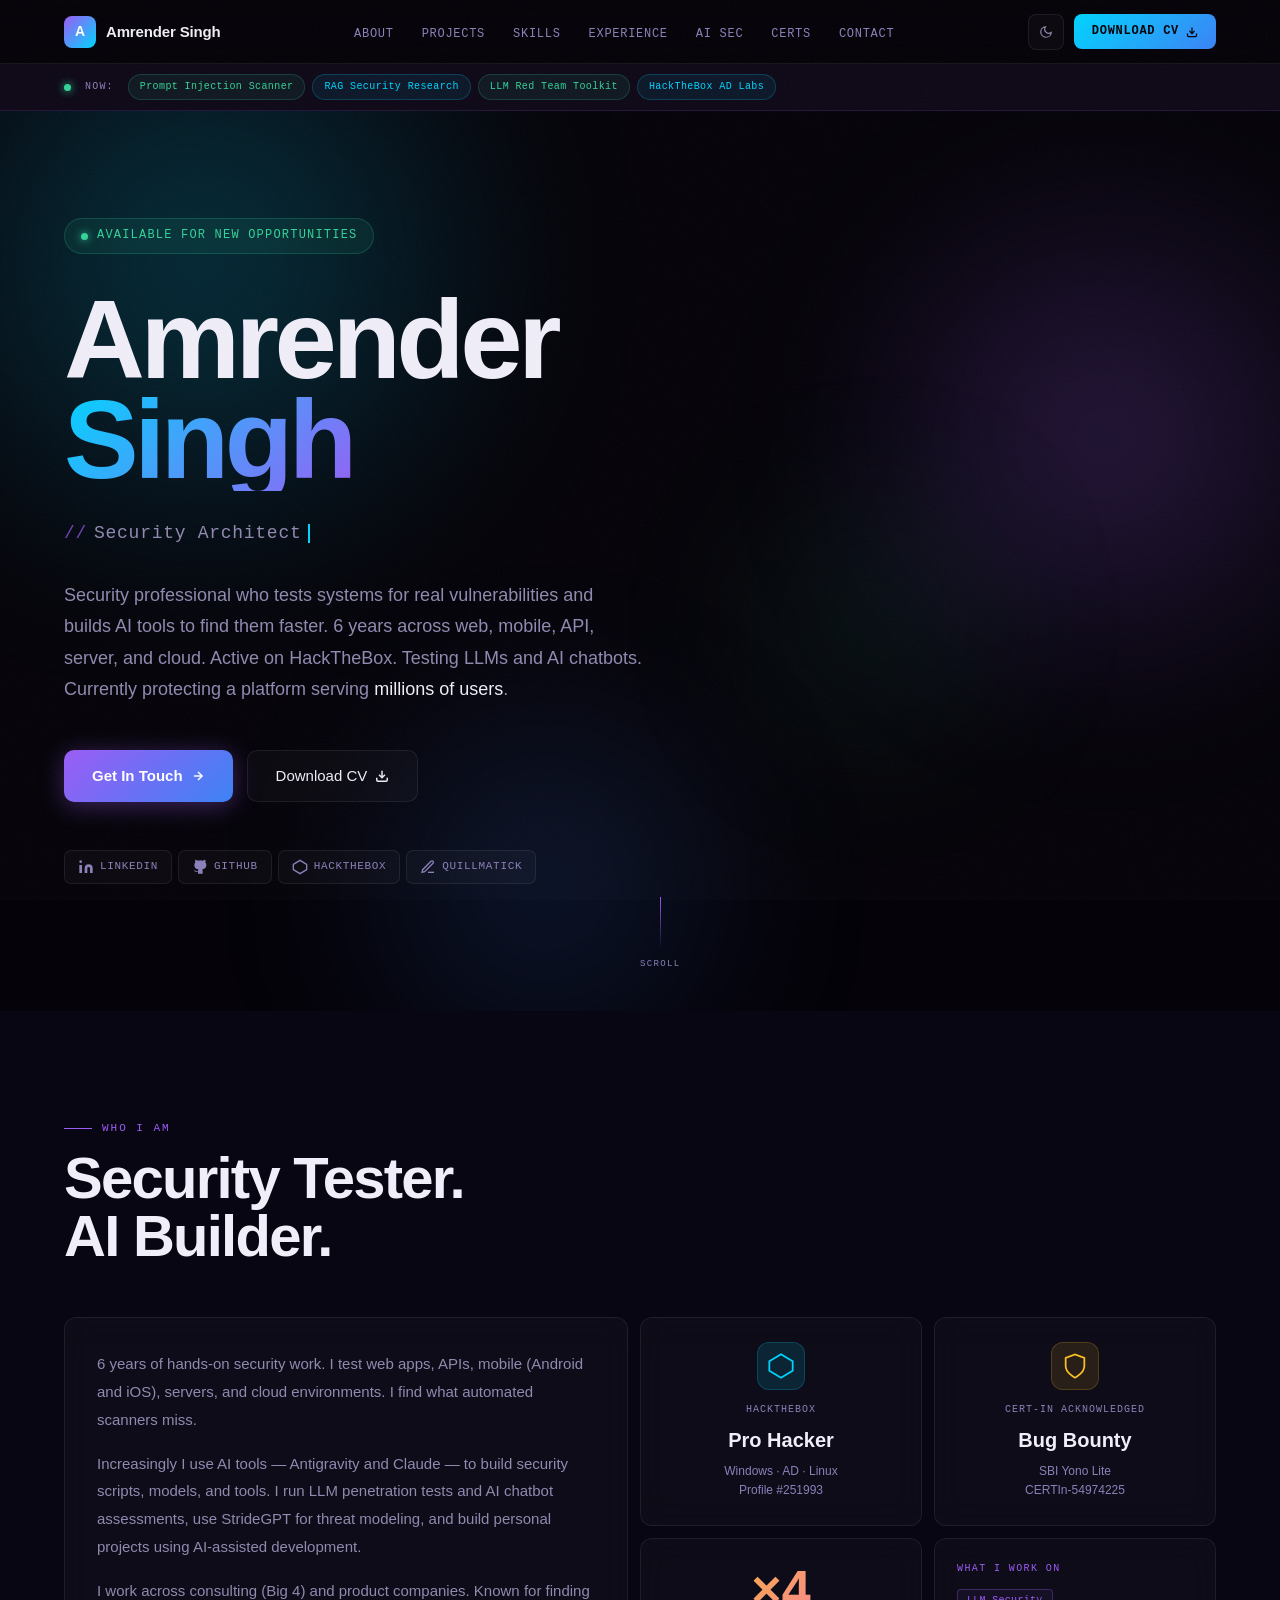
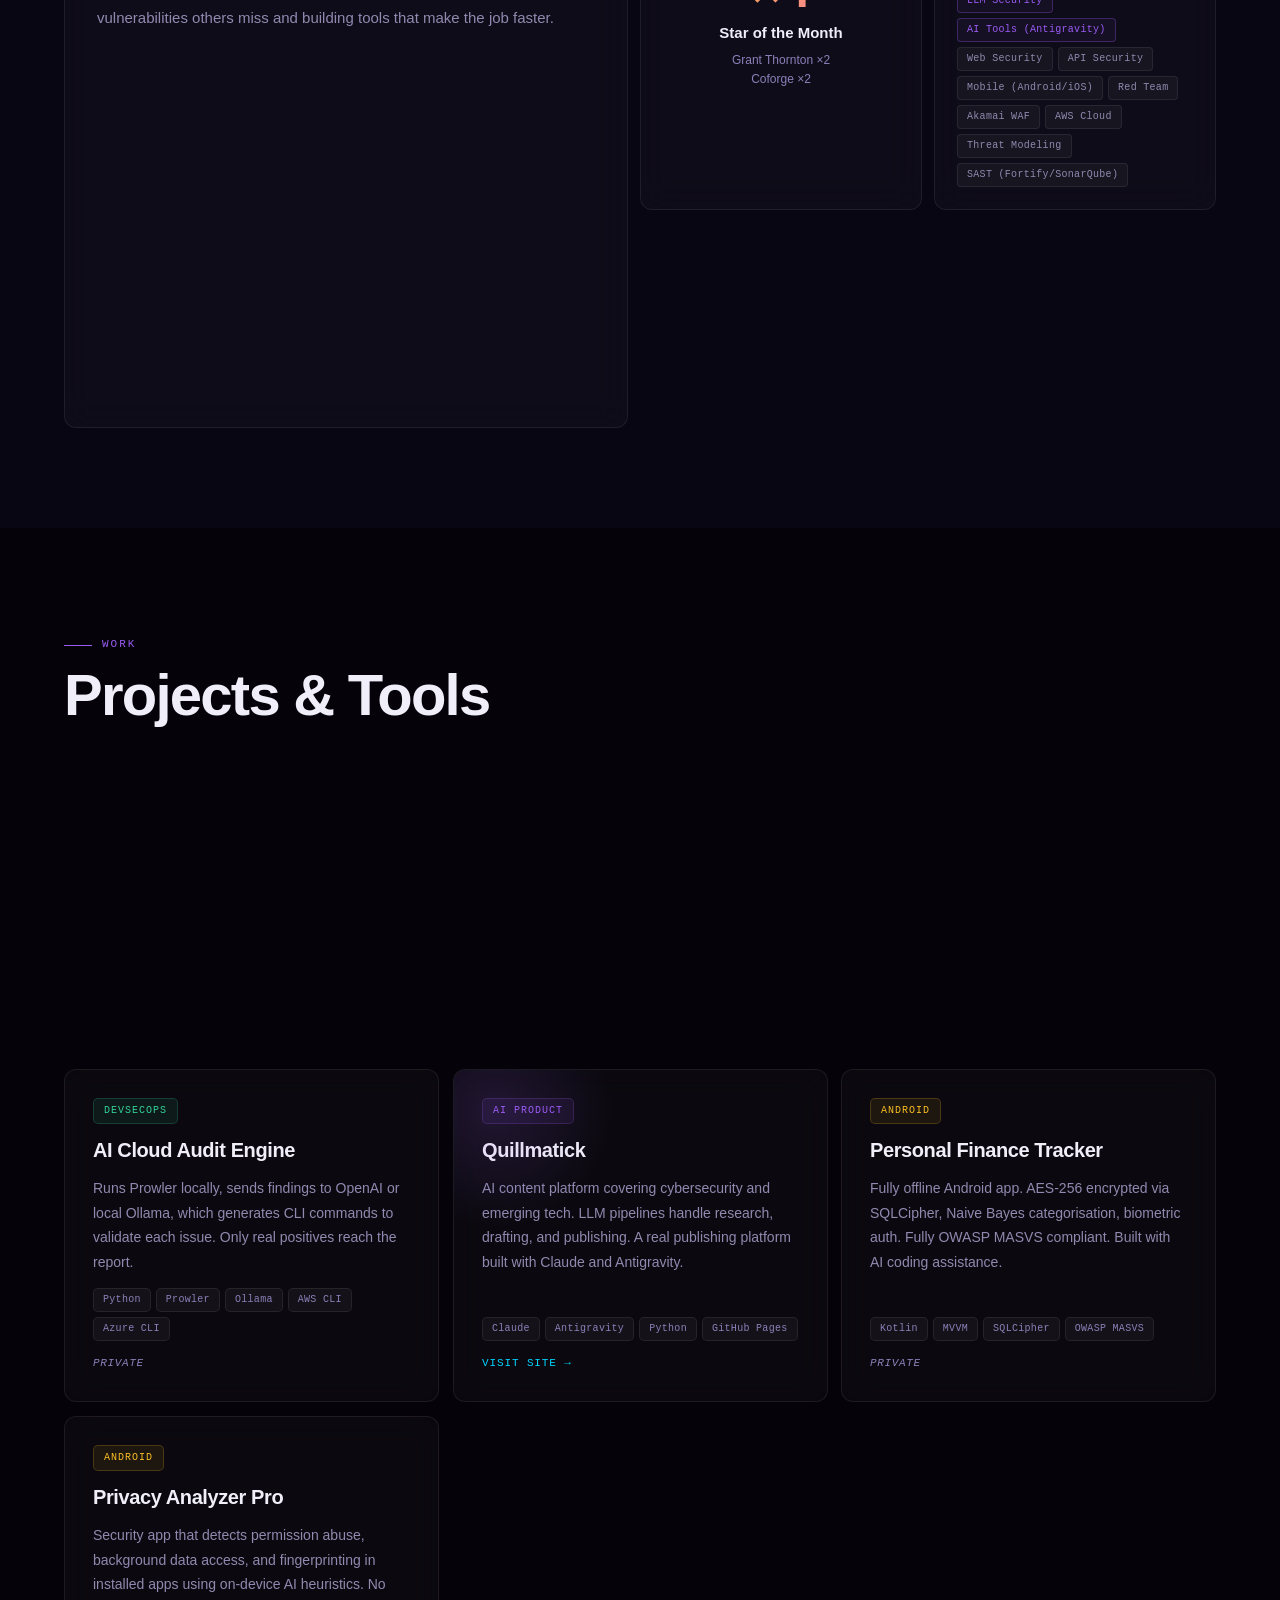
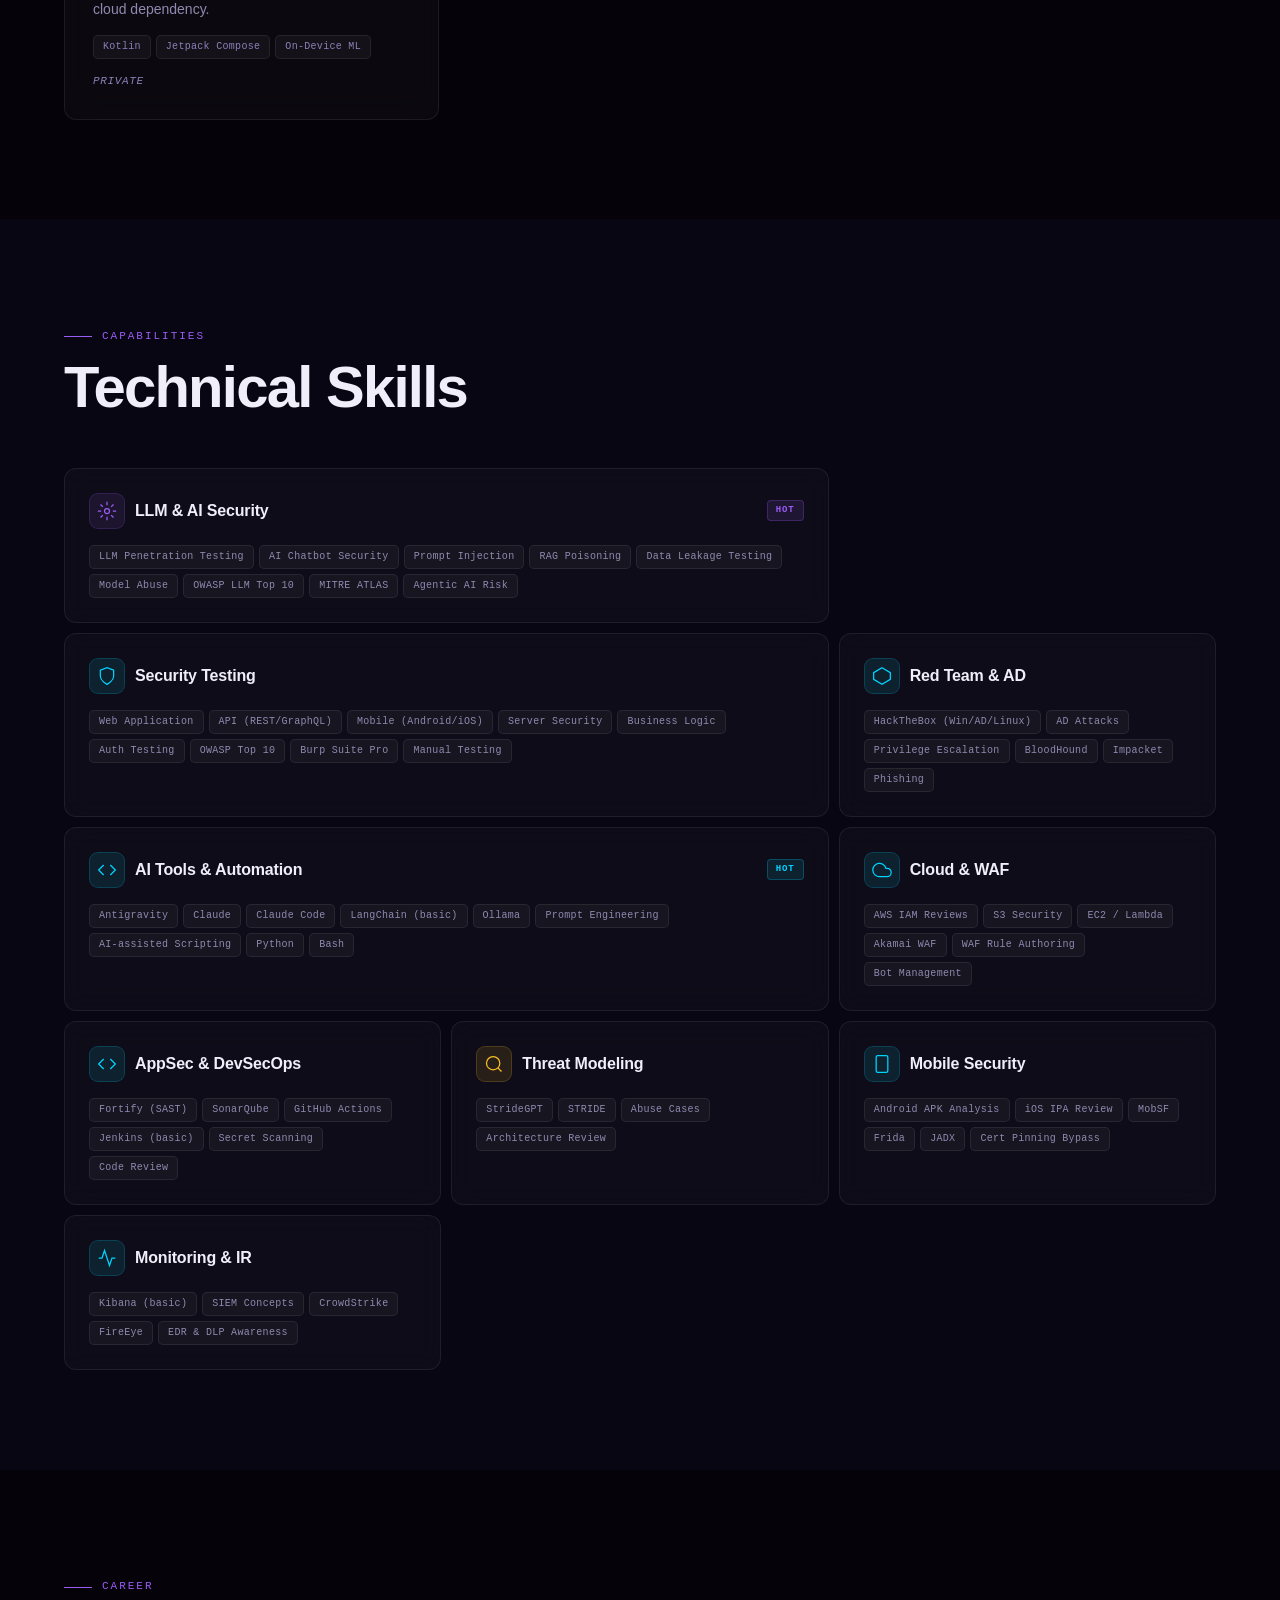
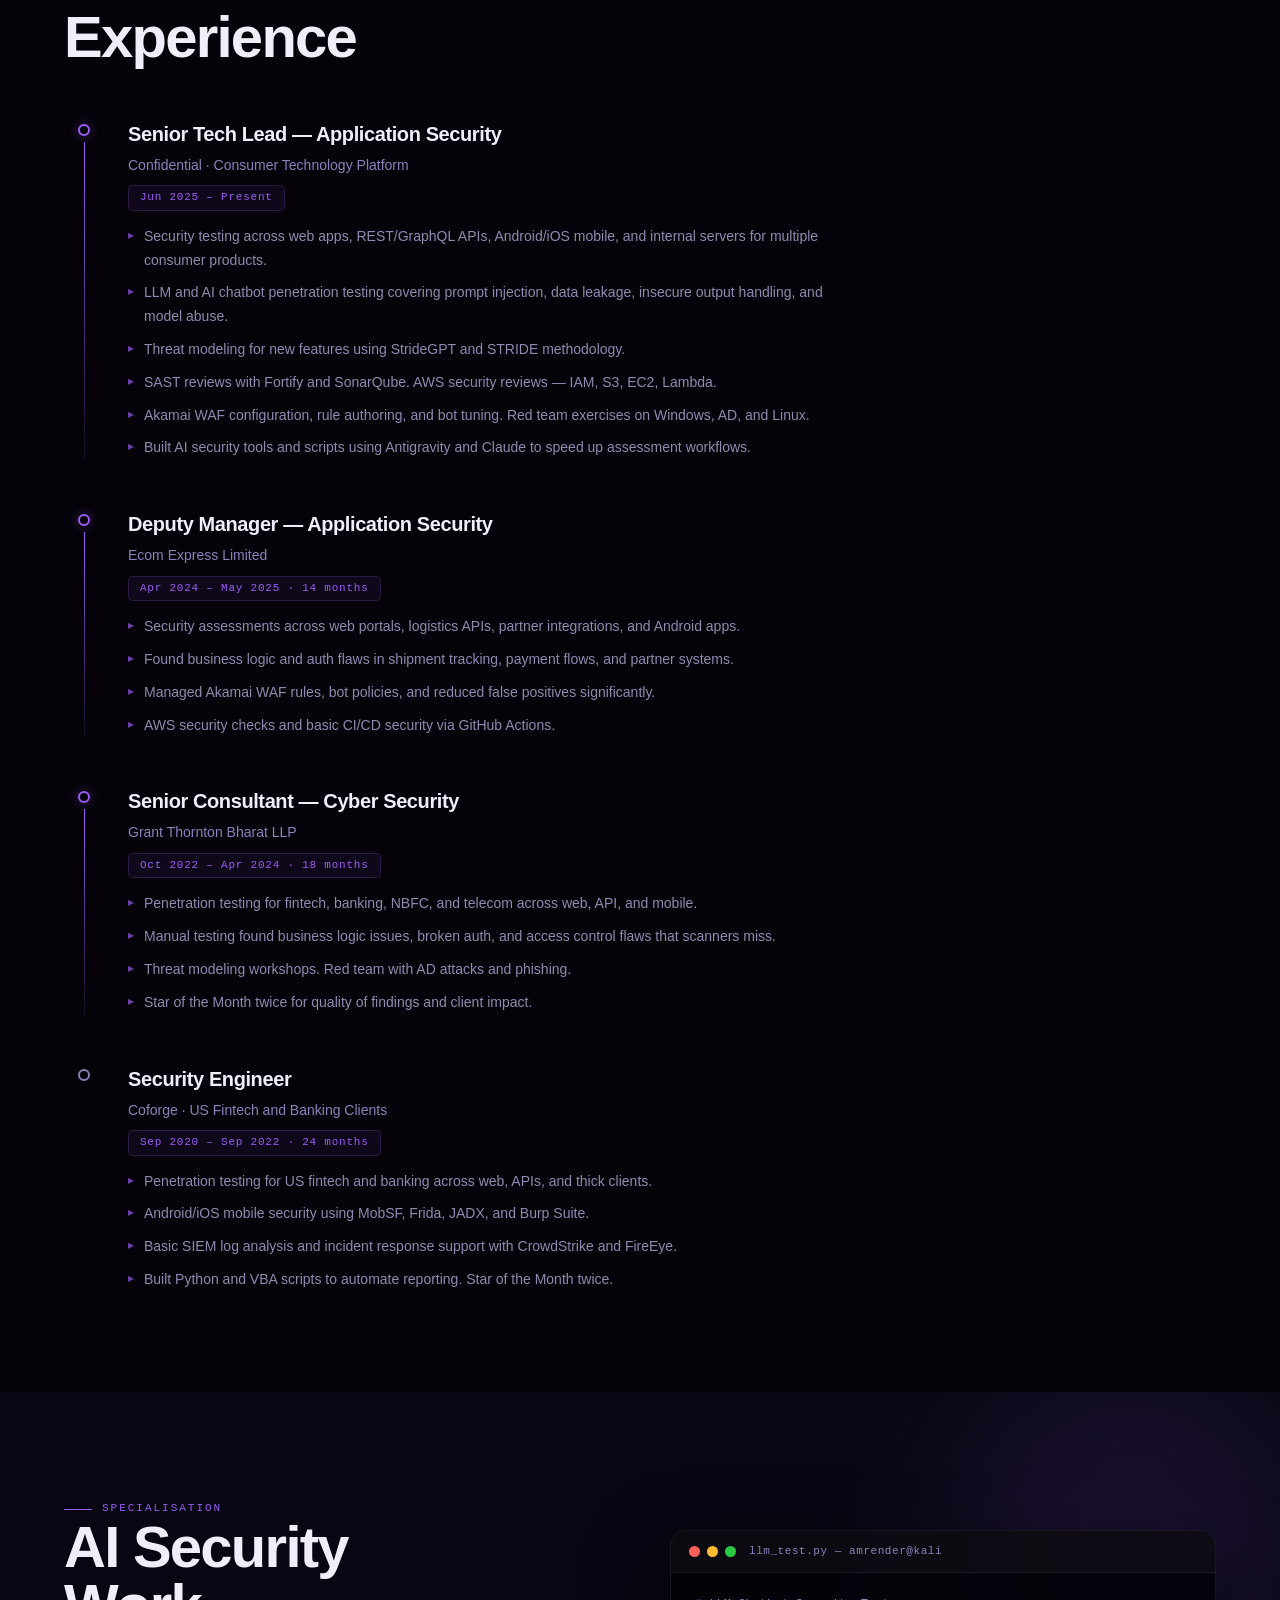
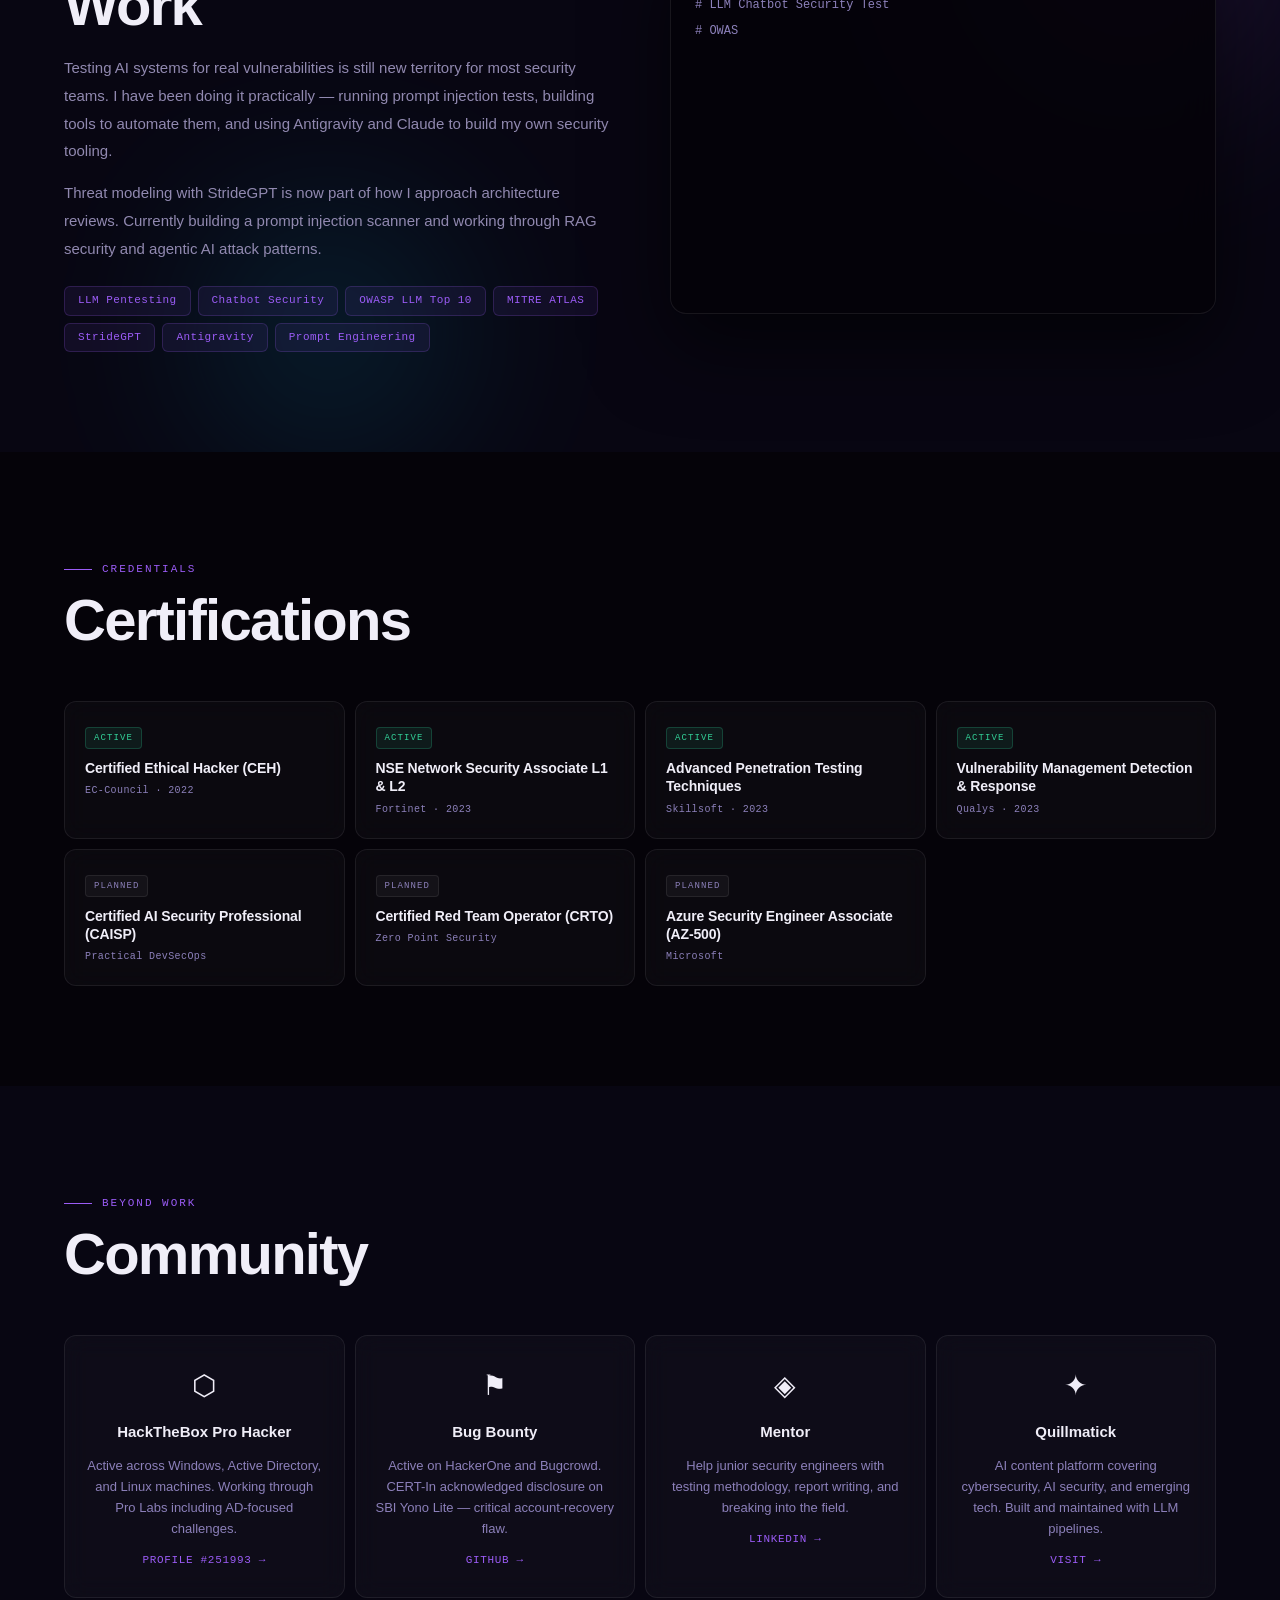
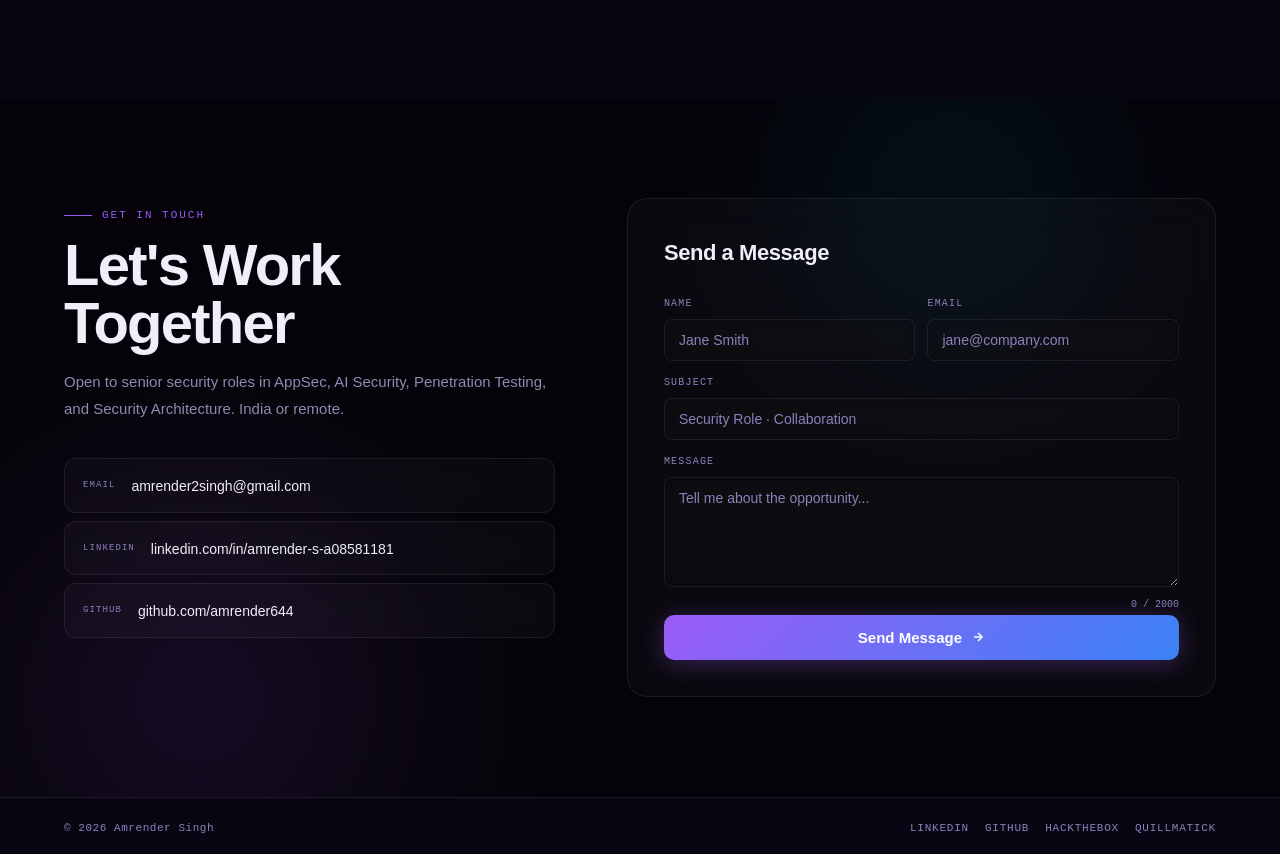
==== commit d6bb6ec5: "fix: remove ignored frame-ancestors and X-Frame-Options meta tags, improve formspree error parsing i" ====
--- a/index.html
+++ b/index.html
@@ -13,9 +13,8 @@
   <meta name="robots" content="index, follow">
   <link rel="canonical" href="https://amrender644.github.io/">
   <meta http-equiv="Content-Security-Policy"
-    content="default-src 'self'; script-src 'self' https://js.hcaptcha.com https://*.hcaptcha.com; style-src 'self' 'unsafe-inline' https://*.hcaptcha.com; font-src 'self'; img-src 'self' data: https://*.hcaptcha.com; connect-src 'self' https://formspree.io https://*.hcaptcha.com; frame-src 'self' https://*.hcaptcha.com; frame-ancestors 'none'; base-uri 'self'; form-action 'self' https://formspree.io; upgrade-insecure-requests;">
+    content="default-src 'self'; script-src 'self' https://js.hcaptcha.com https://*.hcaptcha.com; style-src 'self' 'unsafe-inline' https://*.hcaptcha.com; font-src 'self'; img-src 'self' data: https://*.hcaptcha.com; connect-src 'self' https://formspree.io https://*.hcaptcha.com; frame-src 'self' https://*.hcaptcha.com; base-uri 'self'; form-action 'self' https://formspree.io; upgrade-insecure-requests;">
   <meta http-equiv="X-Content-Type-Options" content="nosniff">
-  <meta http-equiv="X-Frame-Options" content="DENY">
   <meta http-equiv="Referrer-Policy" content="strict-origin-when-cross-origin">
   <meta http-equiv="Permissions-Policy" content="camera=(), microphone=(), geolocation=(), payment=(), usb=()">
   <meta property="og:type" content="website">
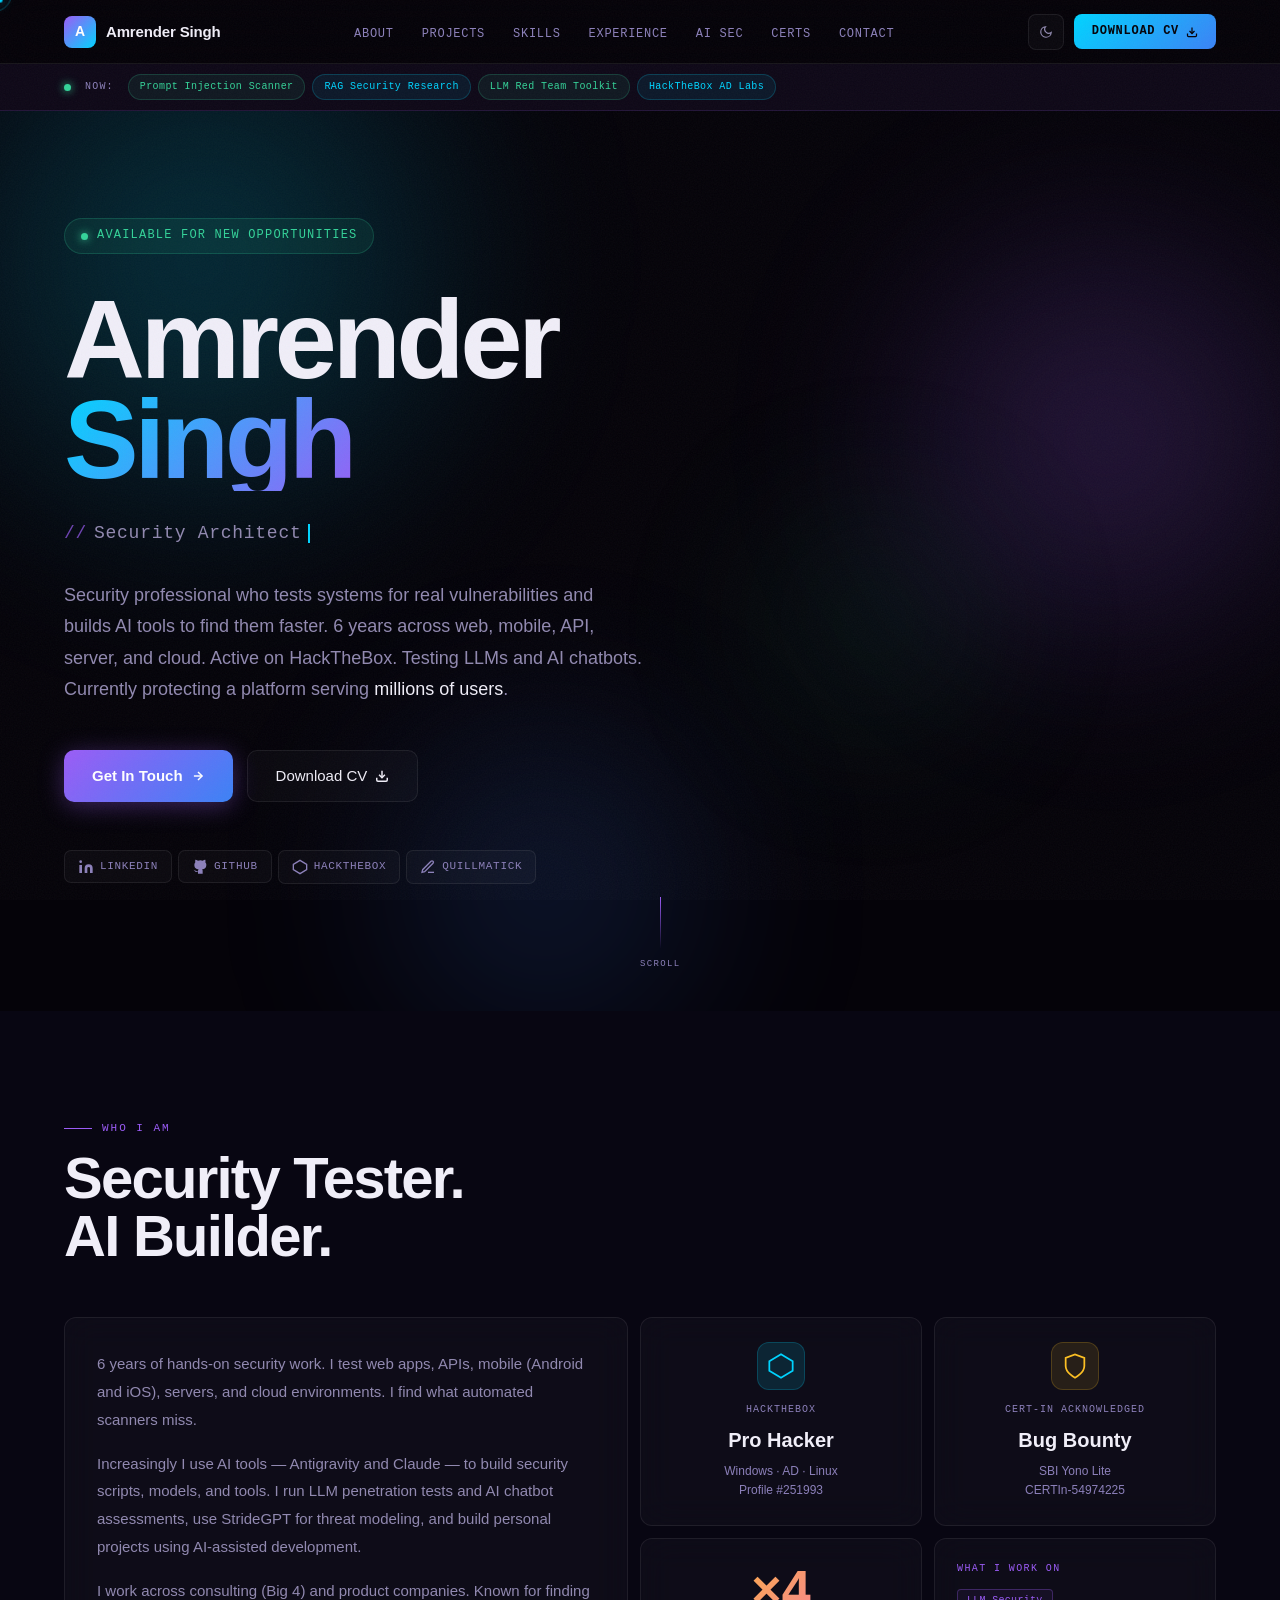
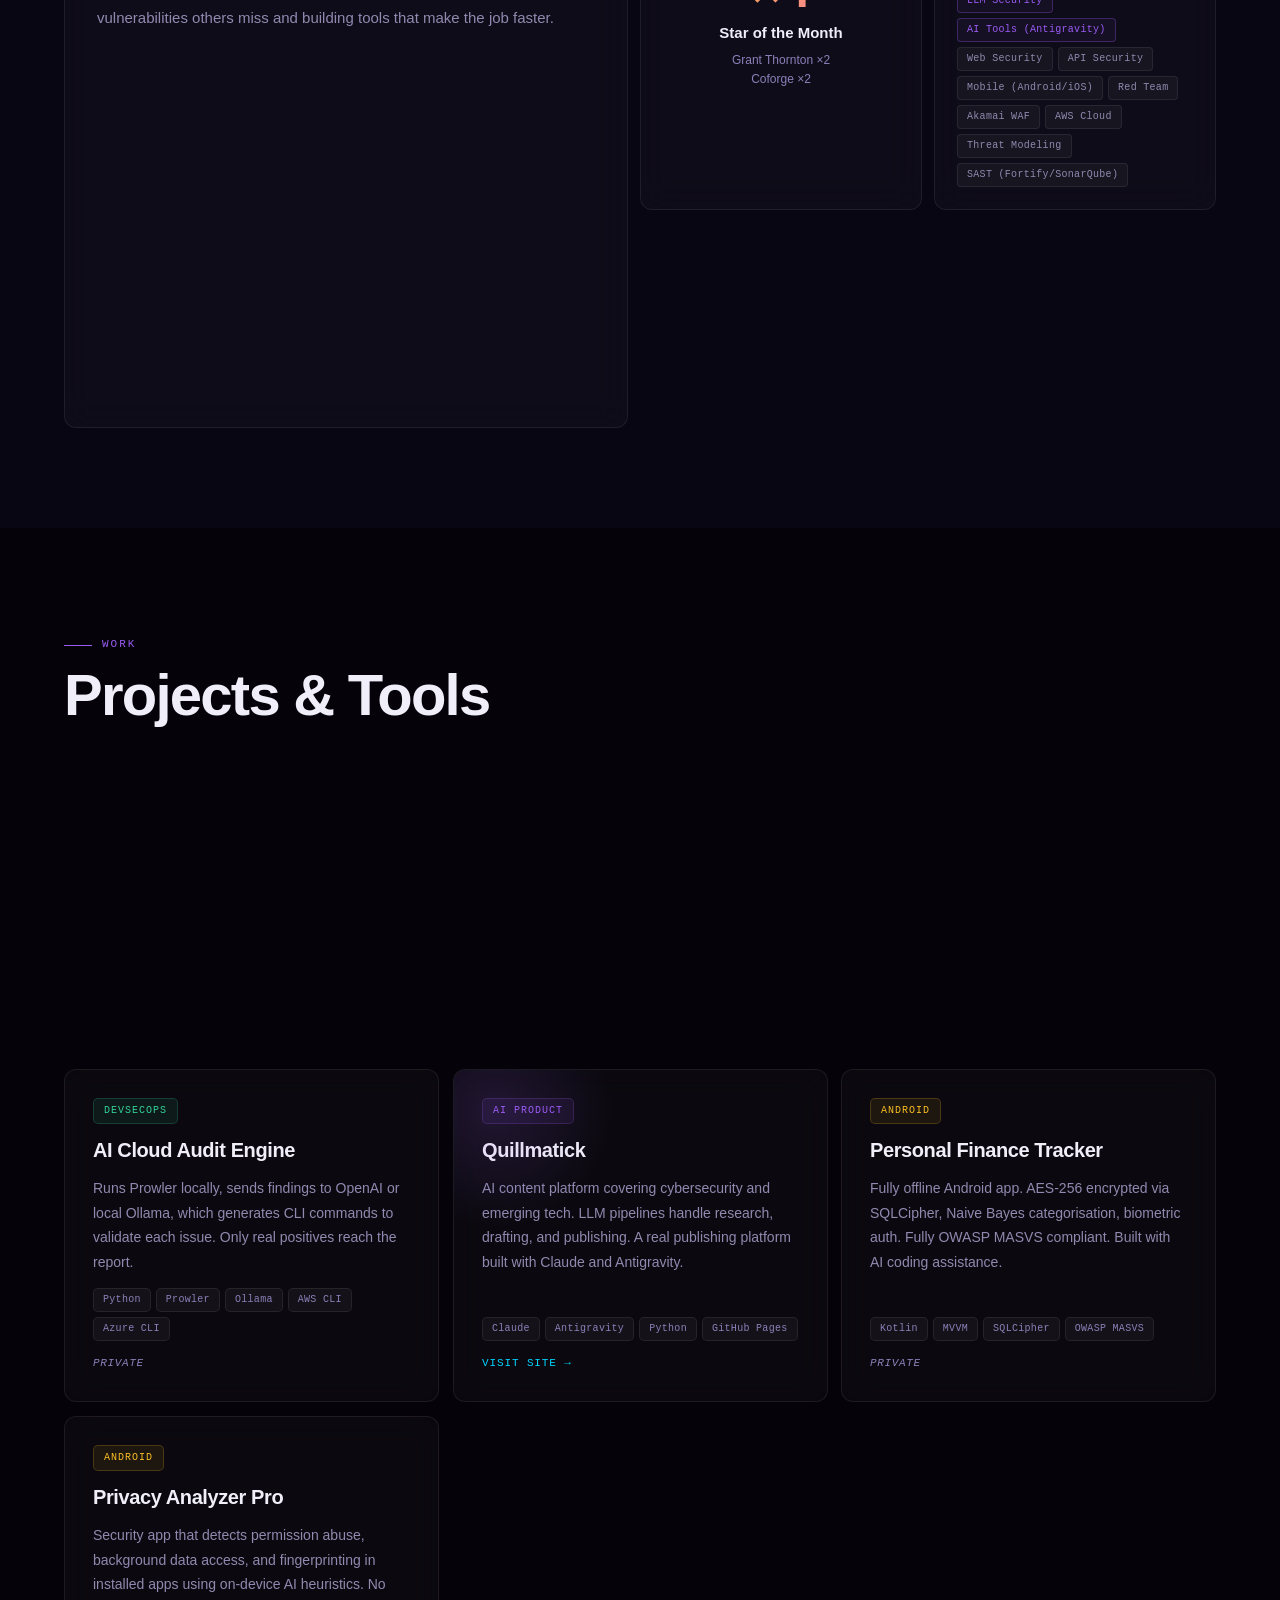
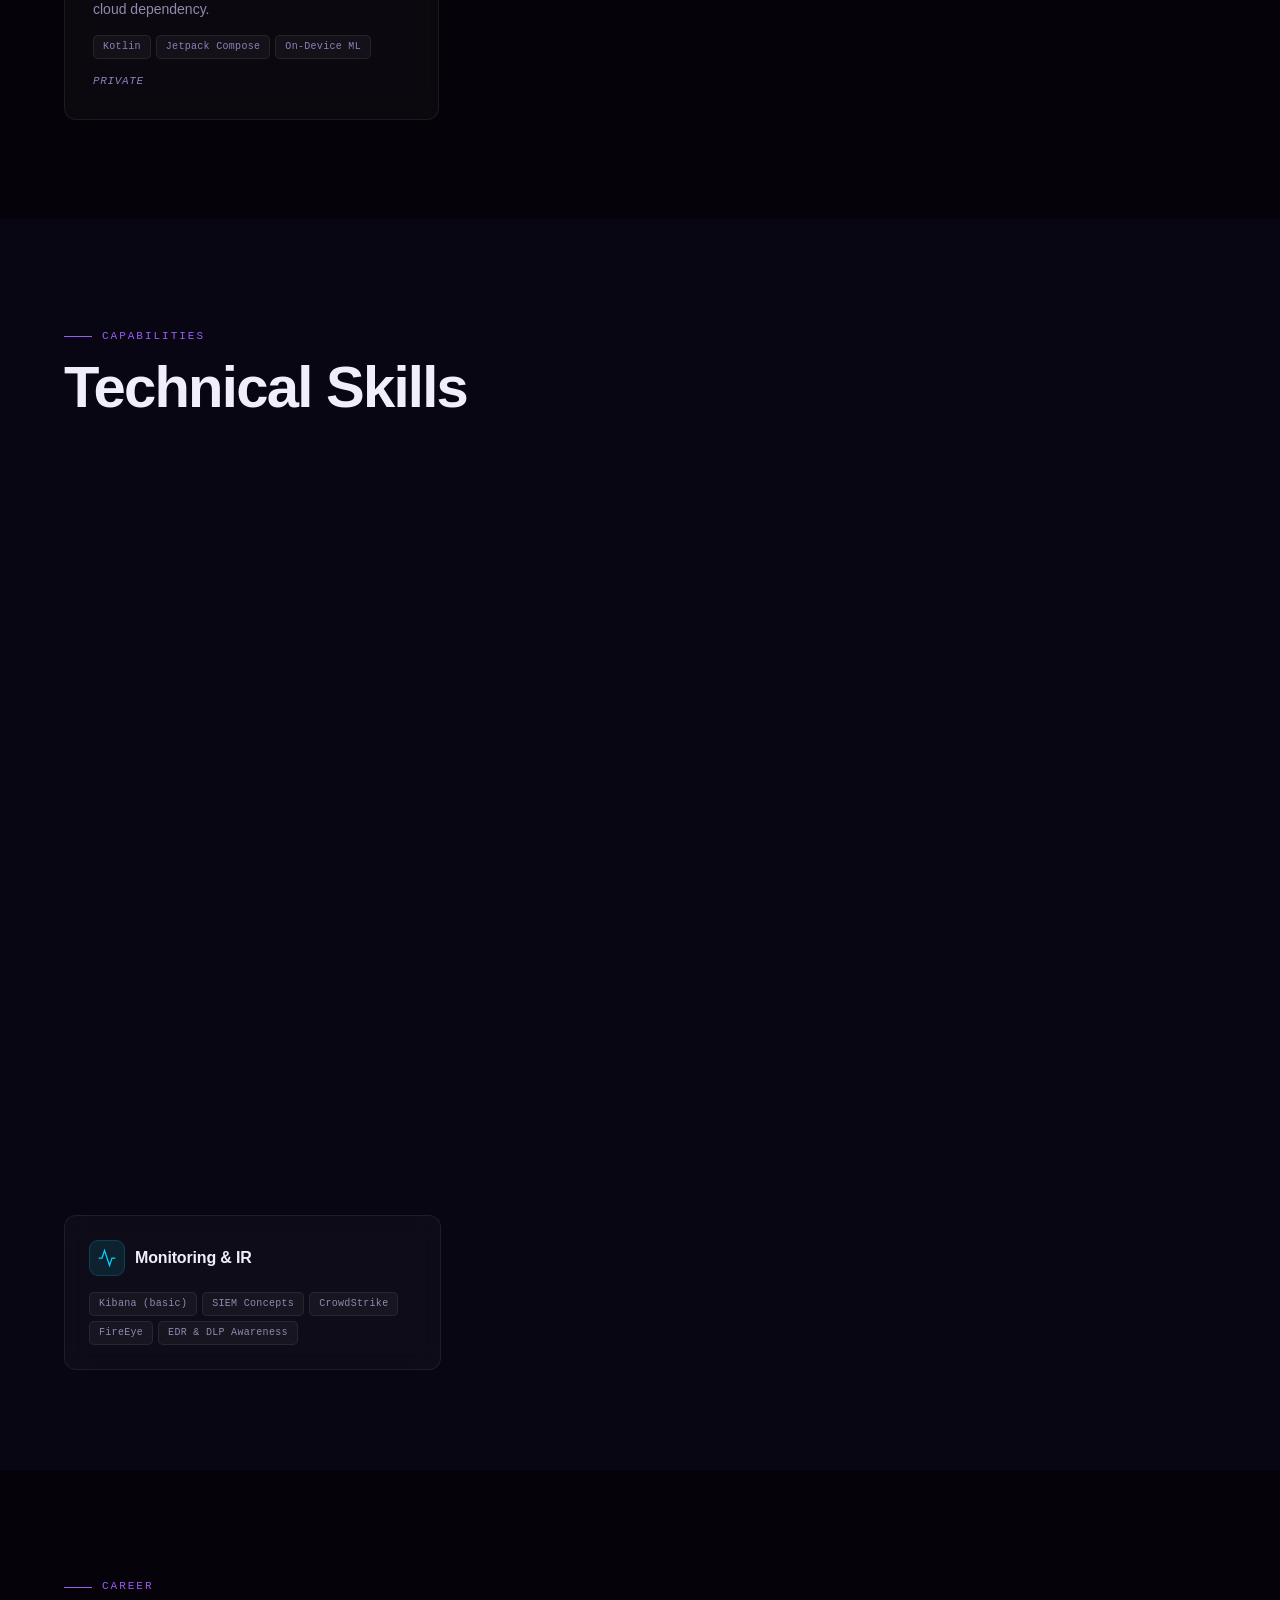
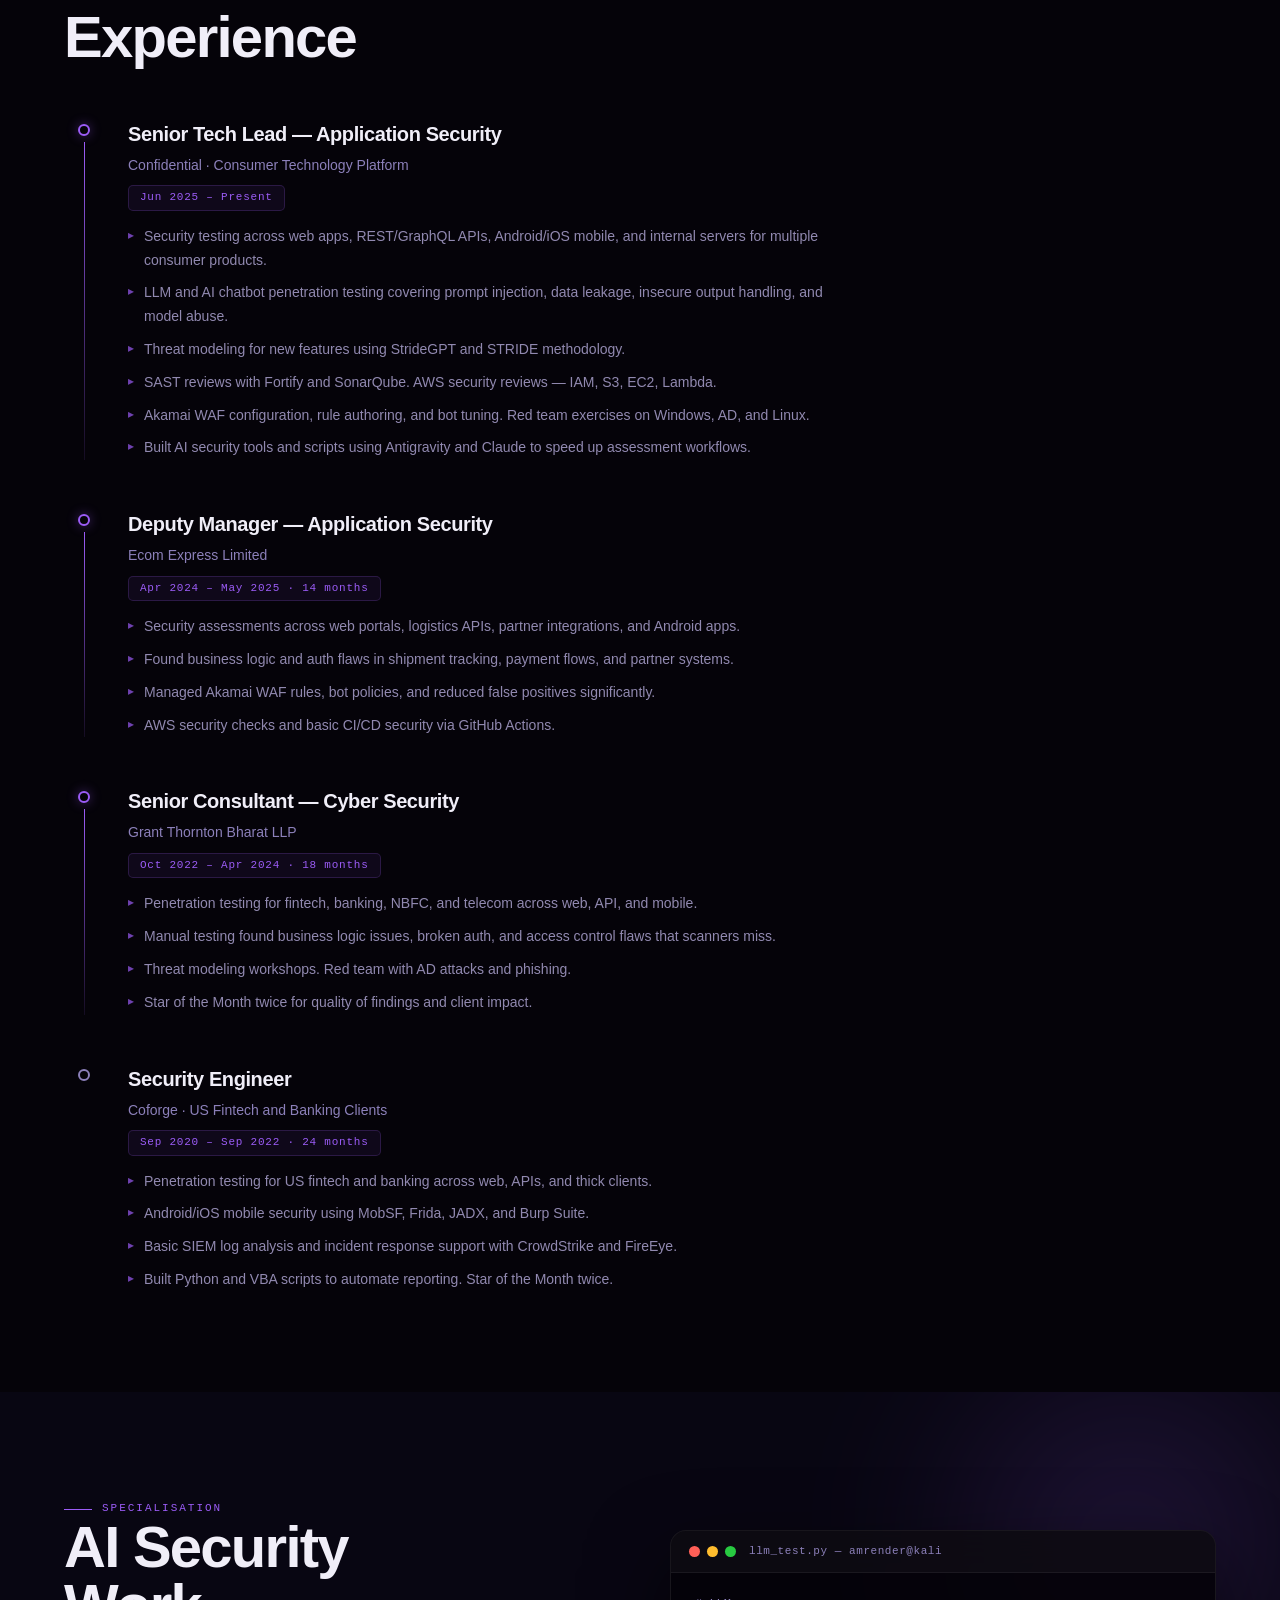
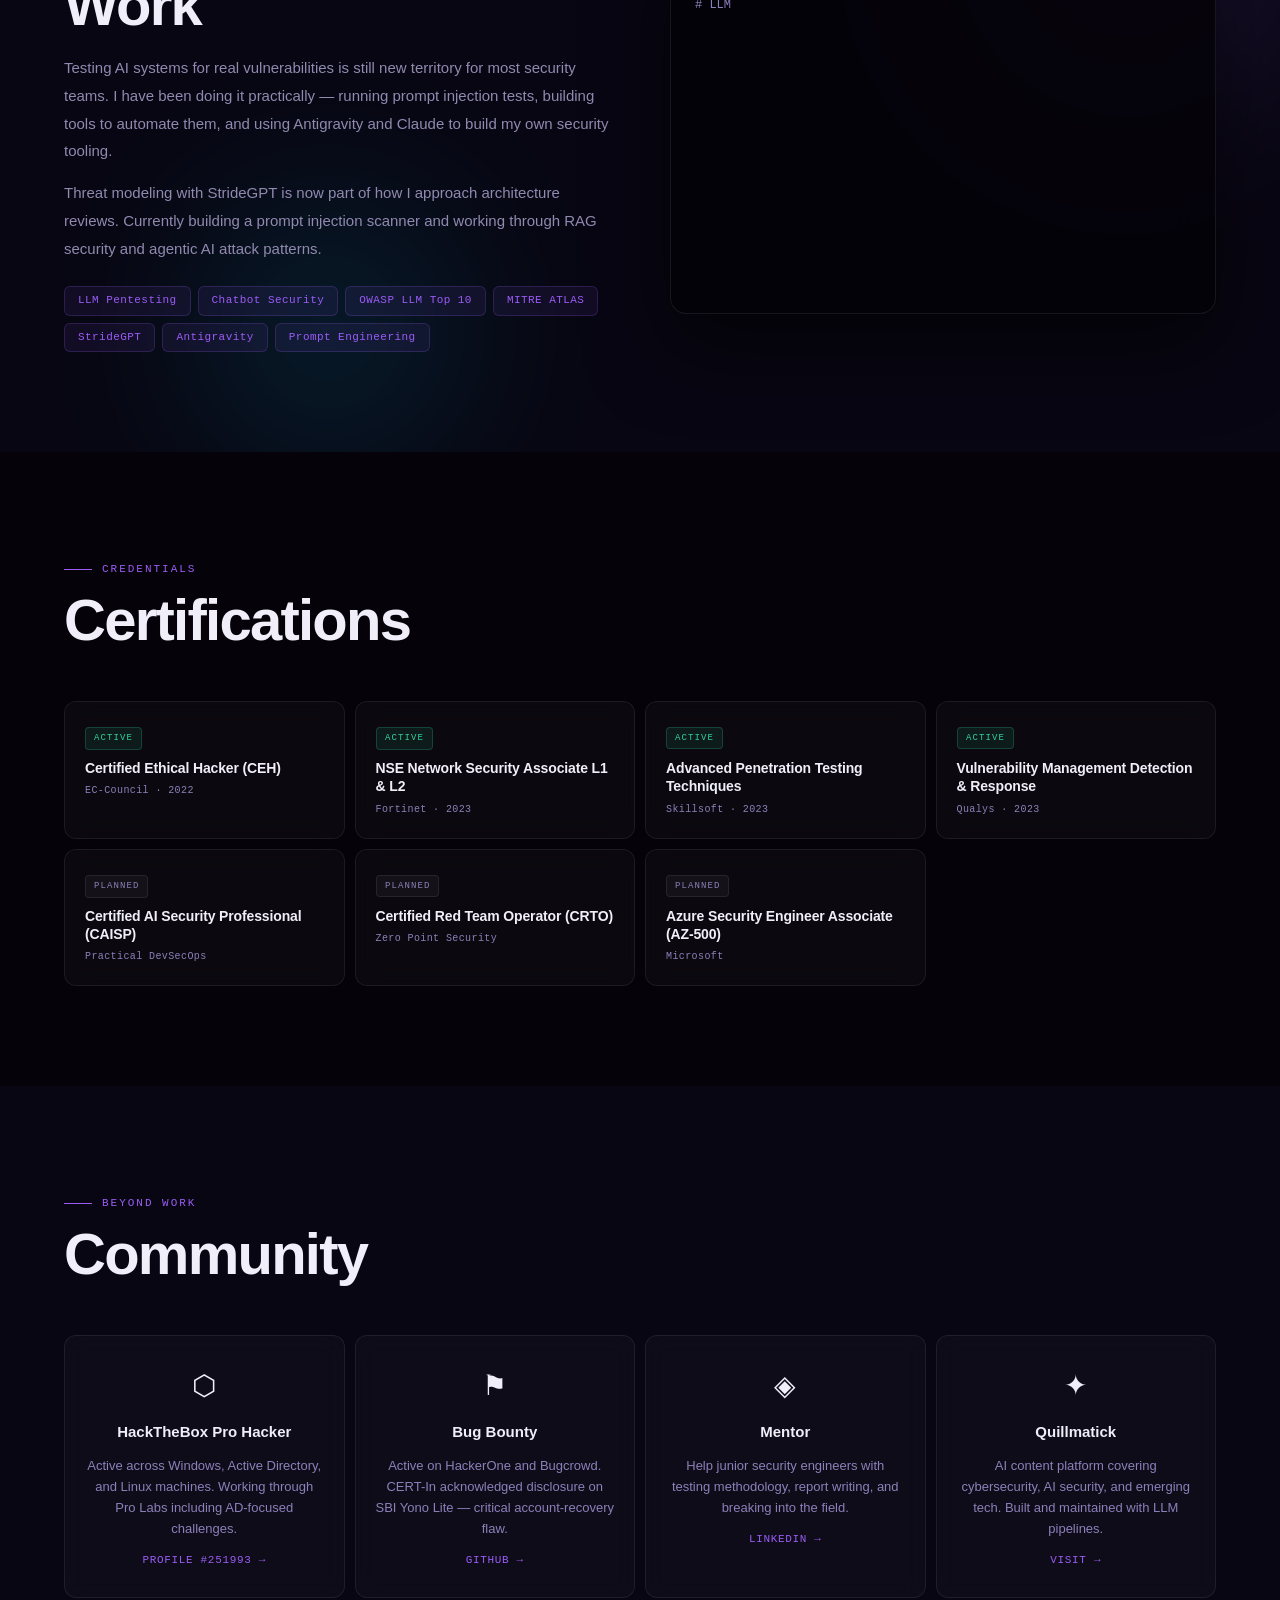
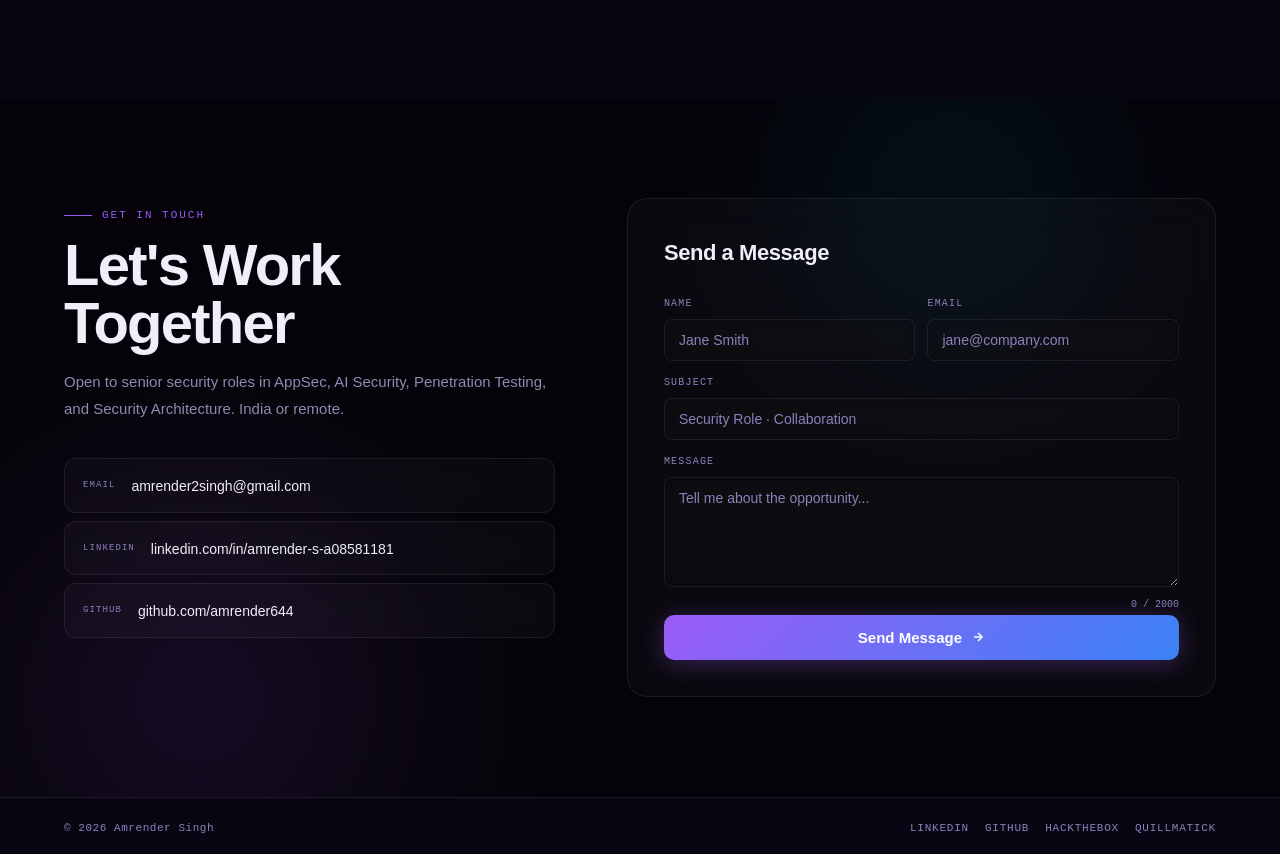
==== commit df68090a: "fix: update HackTheBox links to point to the correct public profile URL format" ====
--- a/index.html
+++ b/index.html
@@ -31,7 +31,7 @@
     content="6 years in security testing, AI/LLM security, and red team ops. Open to opportunities.">
   <meta name="twitter:image" content="https://amrender644.github.io/img/og-cover.jpg">
   <script
-    type="application/ld+json">{"@context":"https://schema.org","@type":"Person","name":"Amrender Singh","url":"https://amrender644.github.io/","sameAs":["https://www.linkedin.com/in/amrender-s-a08581181/","https://github.com/amrender644","https://twitter.com/AmrenderKumarS2","https://app.hackthebox.com/profile/251993"],"jobTitle":"Security Architect & AI Security Engineer","knowsAbout":["Penetration Testing","AI Security","LLM Security","Red Team","Application Security","Cloud Security"],"address":{"@type":"PostalAddress","addressLocality":"Bengaluru","addressCountry":"IN"},"email":"amrender2singh@gmail.com"}</script>
+    type="application/ld+json">{"@context":"https://schema.org","@type":"Person","name":"Amrender Singh","url":"https://amrender644.github.io/","sameAs":["https://www.linkedin.com/in/amrender-s-a08581181/","https://github.com/amrender644","https://twitter.com/AmrenderKumarS2","https://app.hackthebox.com/public/users/251993"],"jobTitle":"Security Architect & AI Security Engineer","knowsAbout":["Penetration Testing","AI Security","LLM Security","Red Team","Application Security","Cloud Security"],"address":{"@type":"PostalAddress","addressLocality":"Bengaluru","addressCountry":"IN"},"email":"amrender2singh@gmail.com"}</script>
   <link rel="stylesheet" href="assets/style.css">
 </head>
 
@@ -181,8 +181,8 @@
           </svg>
           <span>GitHub</span>
         </a>
-        <a href="https://app.hackthebox.com/profile/251993" target="_blank" rel="noopener noreferrer" role="listitem"
-          aria-label="HackTheBox">
+        <a href="https://app.hackthebox.com/public/users/251993" target="_blank" rel="noopener noreferrer"
+          role="listitem" aria-label="HackTheBox">
           <svg width="16" height="16" viewBox="0 0 24 24" fill="none" stroke="currentColor" stroke-width="2"
             aria-hidden="true">
             <polygon points="12 2 22 8 22 16 12 22 2 16 2 8" />
@@ -706,7 +706,8 @@
         <h3 class="comm-title">Bug Bounty</h3>
         <p class="comm-desc">Active on HackerOne and Bugcrowd. CERT-In acknowledged disclosure on SBI Yono Lite —
           critical account-recovery flaw.</p>
-        <a href="https://github.com/amrender644" target="_blank" rel="noopener noreferrer" class="comm-link">GitHub →</a>
+        <a href="https://github.com/amrender644" target="_blank" rel="noopener noreferrer" class="comm-link">GitHub
+          →</a>
       </article>
       <article class="comm-card reveal">
         <div class="comm-num" aria-hidden="true">◈</div>
@@ -787,7 +788,8 @@
         <a href="https://www.linkedin.com/in/amrender-s-a08581181/" target="_blank"
           rel="noopener noreferrer">LinkedIn</a>
         <a href="https://github.com/amrender644" target="_blank" rel="noopener noreferrer">GitHub</a>
-        <a href="https://app.hackthebox.com/profile/251993" target="_blank" rel="noopener noreferrer">HackTheBox</a>
+        <a href="https://app.hackthebox.com/public/users/251993" target="_blank"
+          rel="noopener noreferrer">HackTheBox</a>
         <a href="https://quillmatick.github.io/" target="_blank" rel="noopener noreferrer">Quillmatick</a>
       </nav>
     </div>
